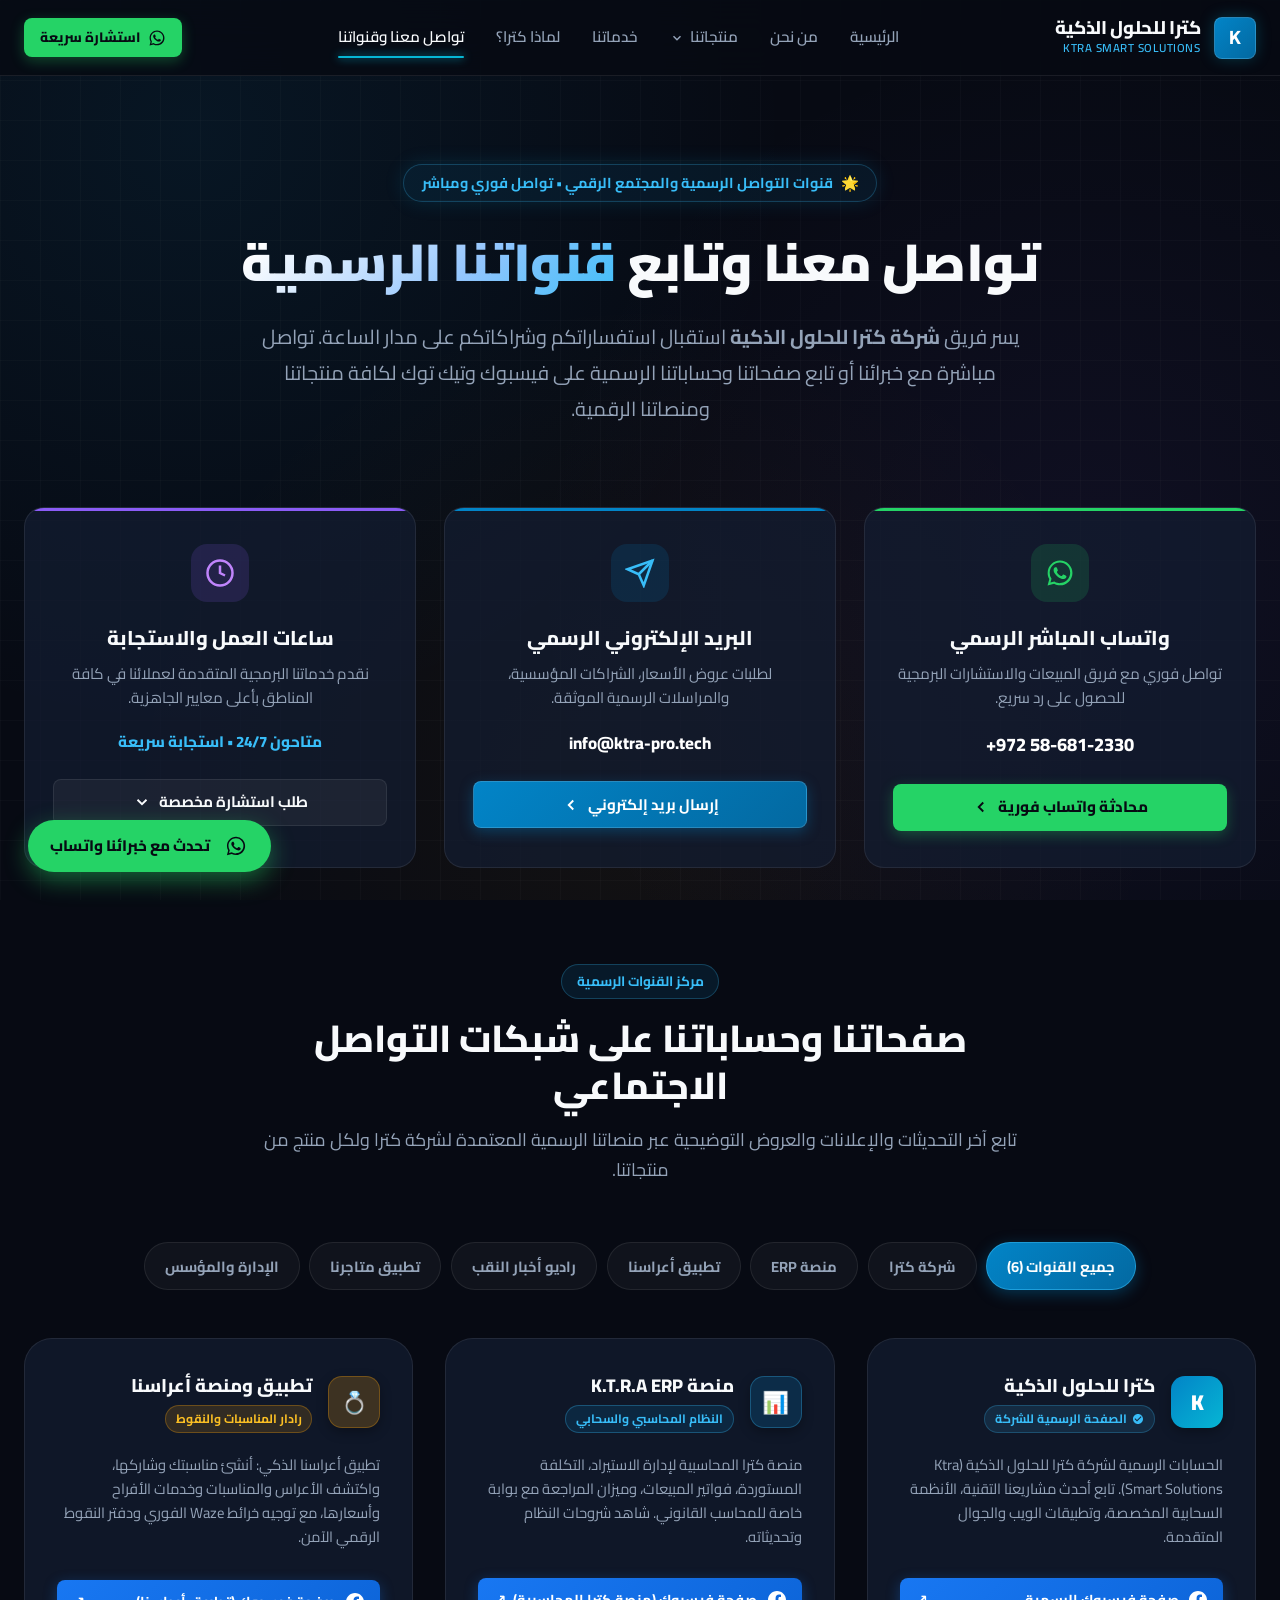
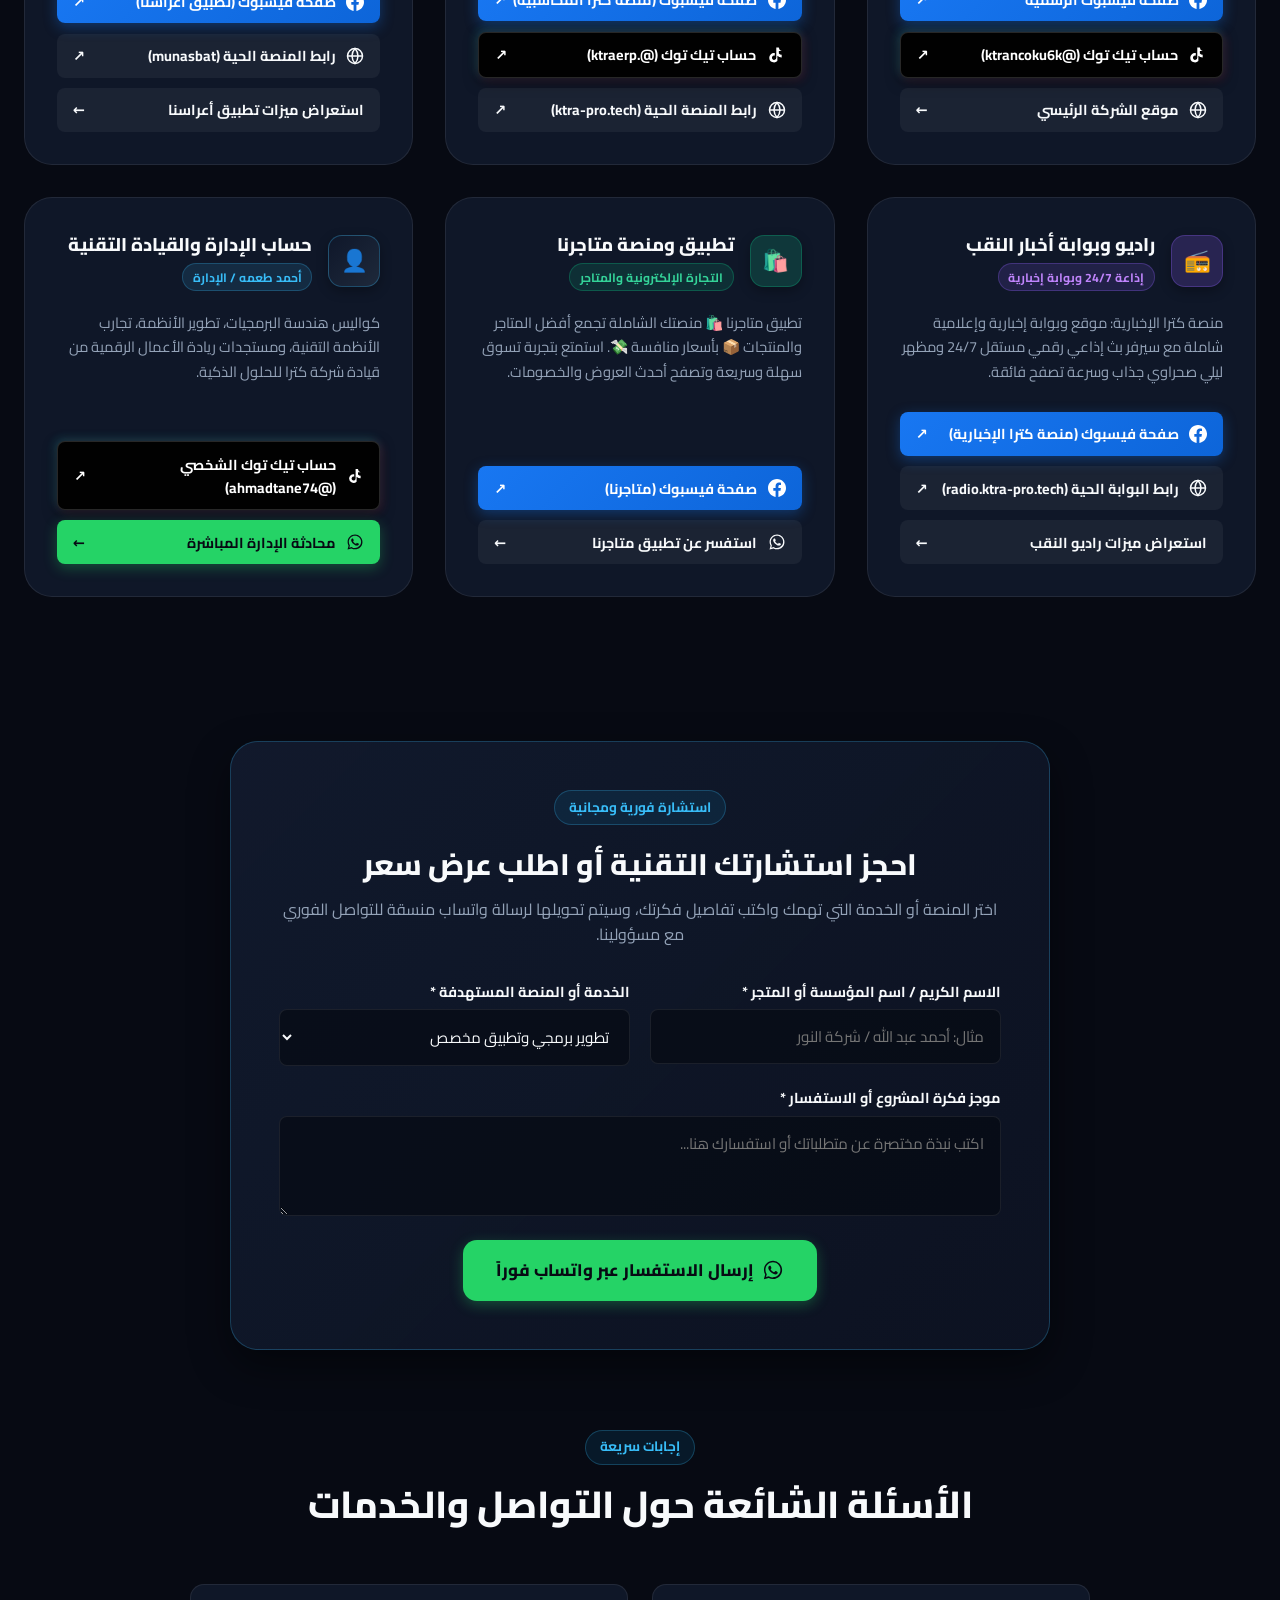
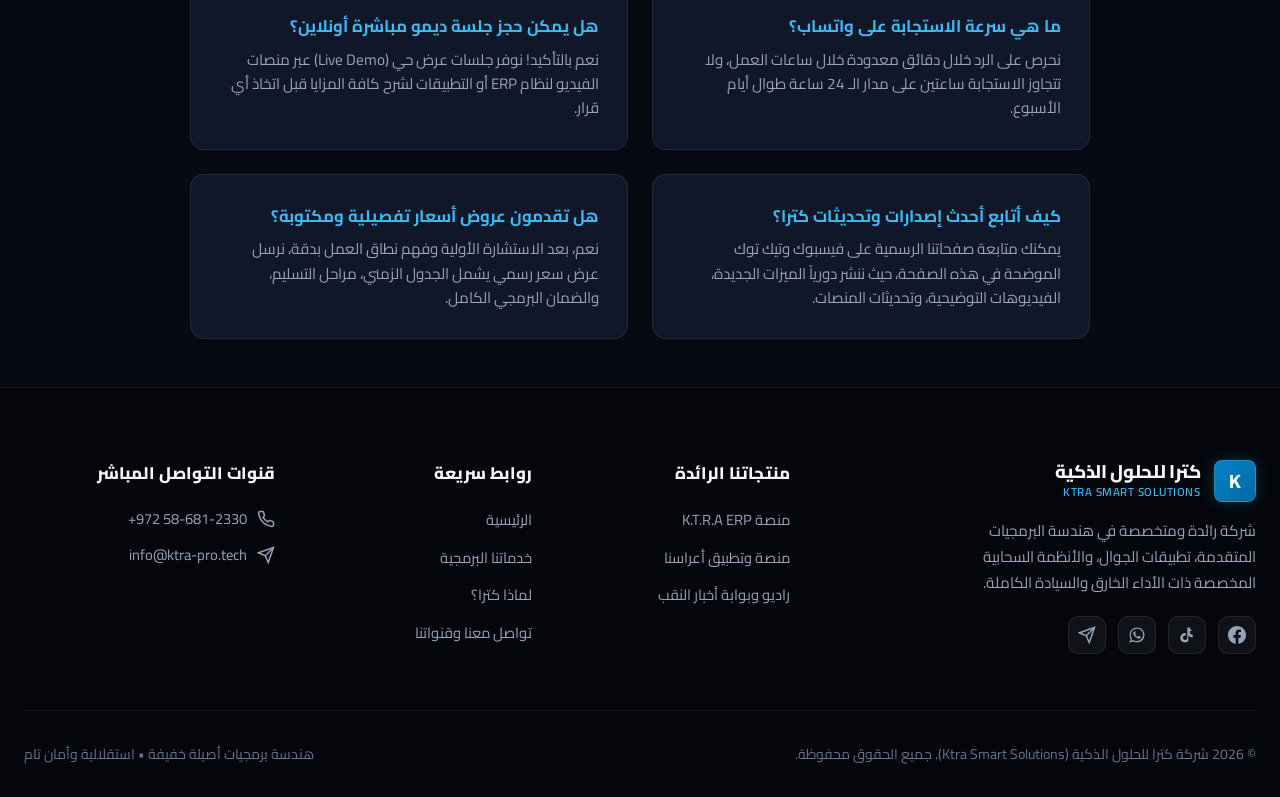
==== contact.html @ ee563dd6 "feat: add dedicated contact and official social media channels hub with interactive tabs and consult" ====
<!DOCTYPE html>
<html lang="ar" dir="rtl">
<head>
  <meta charset="UTF-8">
  <meta name="viewport" content="width=device-width, initial-scale=1.0">
  <title>تواصل معنا وقنواتنا الرسمية | شركة كترا للحلول الذكية (Ktra Smart Solutions)</title>
  <meta name="description" content="تواصل مباشرة مع شركة كترا للحلول الذكية وتابع قنواتنا وصفحاتنا الرسمية على فيسبوك وتيك توك لكافة منتجاتنا: منصة ERP، تطبيق أعراسنا، راديو النقب، وتطبيق متاجرنا.">
  <meta name="robots" content="index, follow">
  <link rel="canonical" href="https://home.ktra-pro.tech/contact.html">
  <meta name="keywords" content="تواصل مع كترا, صفحات كترا فيسبوك, تيك توك كترا, حسابات كترا, دعم فني كترا, استشارة برمجية, رقم واتساب كترا">
  
  <!-- Open Graph & Social -->
  <meta property="og:title" content="تواصل معنا وقنواتنا الرسمية | شركة كترا للحلول الذكية">
  <meta property="og:description" content="تواصل معنا عبر واتساب والبريد، وتابع صفحاتنا وحساباتنا الرسمية على فيسبوك وتيك توك.">
  <meta property="og:type" content="website">
  <meta property="og:url" content="https://home.ktra-pro.tech/contact.html">
  <meta property="og:image" content="https://ktra-pro.tech/android-chrome-512x512.png">

  <!-- Styles -->
  <link rel="stylesheet" href="css/main.css">
  
  <!-- Favicon / Branding -->
  <link rel="icon" type="image/svg+xml" href="data:image/svg+xml,<svg xmlns='http://www.w3.org/2000/svg' viewBox='0 0 100 100'><rect width='100' height='100' rx='22' fill='%230284c7'/><text x='50%' y='55%' text-anchor='middle' dominant-baseline='middle' font-family='sans-serif' font-weight='900' font-size='42' fill='white'>K</text></svg>">
  
  <script type="application/ld+json">
  {
    "@context": "https://schema.org",
    "@type": "ContactPage",
    "name": "تواصل معنا وقنواتنا الرسمية — كترا للحلول الذكية",
    "url": "https://home.ktra-pro.tech/contact.html",
    "description": "صفحة التواصل والقنوات الرسمية لشركة كترا للحلول الذكية ومنتجاتها على فيسبوك وتيك توك وواتساب.",
    "publisher": {
      "@type": "Organization",
      "name": "كترا للحلول الذكية / Ktra Smart Solutions",
      "url": "https://home.ktra-pro.tech/",
      "telephone": "+972586812330",
      "email": "info@ktra-pro.tech",
      "sameAs": [
        "https://www.facebook.com/share/1FGMFudUgE/",
        "https://www.tiktok.com/@ktrancoku6k",
        "https://www.tiktok.com/@.ktraerp",
        "https://www.tiktok.com/@ahmadtane74",
        "https://ktra-pro.tech/",
        "https://munasbat.ktra-pro.tech/",
        "https://radio.ktra-pro.tech/"
      ]
    }
  }
  </script>
</head>
<body>

  <div class="bg-grid-pattern"></div>

  <!-- ==================== Header & Navigation ==================== -->
  <header class="site-header">
    <div class="container">
      <div class="nav-wrapper">
        <a href="index.html" class="brand-logo" aria-label="كترا للحلول الذكية">
          <div class="logo-badge">K</div>
          <div class="logo-text">
            <span class="logo-title">كترا للحلول الذكية</span>
            <span class="logo-subtitle">KTRA SMART SOLUTIONS</span>
          </div>
        </a>

        <!-- Desktop & Mobile Navigation Links -->
        <ul class="nav-menu">
          <li><a href="index.html" class="nav-link">الرئيسية</a></li>
          <li><a href="index.html#about" class="nav-link">من نحن</a></li>
          <li class="has-dropdown">
            <a href="index.html#products" class="nav-link">
              منتجاتنا
              <svg width="14" height="14" viewBox="0 0 24 24" fill="none" stroke="currentColor" stroke-width="2.5"><path d="m6 9 6 6 6-6"/></svg>
            </a>
            <div class="dropdown-menu">
              <a href="products/erp.html" class="dropdown-item">
                <div class="dropdown-icon" style="background: rgba(2, 132, 199, 0.2); color: #38bdf8;">📊</div>
                <div class="dropdown-item-info">
                  <h4>منصة K.T.R.A ERP</h4>
                  <p>إدارة الاستيراد، المخزون، والمحاسبة</p>
                </div>
              </a>
              <a href="products/aarasna.html" class="dropdown-item">
                <div class="dropdown-icon" style="background: rgba(245, 158, 11, 0.2); color: #fbbf24;">💍</div>
                <div class="dropdown-item-info">
                  <h4>منصة وتطبيق أعراسنا</h4>
                  <p>رادار المناسبات، ودفتر النقوط الرقمي</p>
                </div>
              </a>
              <a href="products/radio-news.html" class="dropdown-item">
                <div class="dropdown-icon" style="background: rgba(139, 92, 246, 0.2); color: #c084fc;">📻</div>
                <div class="dropdown-item-info">
                  <h4>راديو وبوابة أخبار النقب</h4>
                  <p>إذاعة 24/7 وبث إخباري فوري</p>
                </div>
              </a>
            </div>
          </li>
          <li><a href="index.html#services" class="nav-link">خدماتنا</a></li>
          <li><a href="index.html#why-ktra" class="nav-link">لماذا كترا؟</a></li>
          <li><a href="contact.html" class="nav-link active">تواصل معنا وقنواتنا</a></li>
        </ul>

        <!-- Action Buttons -->
        <div class="nav-actions">
          <a href="https://wa.me/972586812330?text=%D9%85%D8%B1%D8%AD%D8%A8%D8%A7%D9%8B%20%D8%B4%D8%B1%D9%83%D8%A9%20%D9%83%D8%AA%D8%B1%D8%A7%20%D9%84%D9%84%D8%AD%D9%84%D9%88%D9%84%20%D8%A7%D9%84%D8%B0%D9%83%D9%8A%D8%A9%D8%8C%20%D8%A3%D9%88%D8%AF%20%D8%A7%D9%84%D8%A7%D8%B3%D8%AA%D9%81%D8%B3%D8%A7%D8%B1%20%D8%B9%D9%86%20%D8%AE%D8%AF%D9%85%D8%A7%D8%AA%D9%83%D9%85" target="_blank" rel="noopener noreferrer" class="btn btn-whatsapp btn-sm">
            <svg width="18" height="18" viewBox="0 0 24 24" fill="currentColor"><path d="M12.04 2c-5.46 0-9.91 4.45-9.91 9.91 0 1.75.46 3.45 1.32 4.95L2.05 22l5.25-1.38c1.45.79 3.08 1.21 4.74 1.21 5.46 0 9.91-4.45 9.91-9.91 0-2.65-1.03-5.14-2.9-7.01A9.816 9.816 0 0 0 12.04 2zm0 18.12c-1.49 0-2.95-.4-4.23-1.16l-.3-.18-3.14.82.84-3.06-.2-.31a8.106 8.106 0 0 1-1.25-4.42c0-4.51 3.67-8.18 8.18-8.18 2.19 0 4.24.85 5.79 2.4 1.54 1.55 2.4 3.61 2.4 5.79 0 4.51-3.67 8.18-8.18 8.18zm4.49-6.13c-.25-.12-1.47-.72-1.7-.81-.23-.08-.39-.12-.56.12-.17.25-.65.81-.8 1-.15.19-.3.21-.55.08-.25-.12-1.05-.39-2-1.24-.74-.66-1.24-1.47-1.39-1.72-.15-.25-.02-.38.11-.51.11-.11.25-.29.37-.44.12-.15.17-.25.25-.42.08-.17.04-.31-.02-.44-.06-.12-.56-1.34-.76-1.84-.2-.48-.41-.42-.56-.43h-.48c-.17 0-.44.06-.67.31-.23.25-.88.86-.88 2.1 0 1.24.9 2.44 1.03 2.61.12.17 1.78 2.72 4.31 3.81.6.26 1.07.41 1.44.53.61.19 1.16.17 1.6.1.49-.07 1.47-.6 1.68-1.18.21-.58.21-1.07.15-1.18-.07-.12-.23-.19-.48-.31z"/></svg>
            <span>استشارة سريعة</span>
          </a>
        </div>

        <!-- Mobile Menu Toggle Button -->
        <button class="mobile-toggle" aria-label="فتح القائمة">
          <svg width="24" height="24" viewBox="0 0 24 24" fill="none" stroke="currentColor" stroke-width="2"><line x1="3" y1="12" x2="21" y2="12"></line><line x1="3" y1="6" x2="21" y2="6"></line><line x1="3" y1="18" x2="21" y2="18"></line></svg>
        </button>
      </div>
    </div>
  </header>

  <!-- ==================== Hero Section ==================== -->
  <section class="hero-section" style="padding-bottom: 2.5rem;">
    <div class="container">
      <div class="hero-content">
        <div class="hero-badge">
          <span>🌟</span>
          <span>قنوات التواصل الرسمية والمجتمع الرقمي • تواصل فوري ومباشر</span>
        </div>
        <h1 class="hero-title">
          تواصل معنا وتابع <span class="text-gradient">قنواتنا الرسمية</span>
        </h1>
        <p class="hero-desc">
          يسر فريق <strong>شركة كترا للحلول الذكية</strong> استقبال استفساراتكم وشراكاتكم على مدار الساعة. تواصل مباشرة مع خبرائنا أو تابع صفحاتنا وحساباتنا الرسمية على فيسبوك وتيك توك لكافة منتجاتنا ومنصاتنا الرقمية.
        </p>
      </div>
    </div>
  </section>

  <!-- ==================== Direct Contact Cards ==================== -->
  <section class="container">
    <div class="contact-grid-3">
      <!-- WhatsApp Direct -->
      <div class="contact-card card-whatsapp">
        <div class="contact-card-icon" style="background: rgba(37, 211, 102, 0.15); color: #25d366;">
          <svg width="30" height="30" viewBox="0 0 24 24" fill="currentColor"><path d="M12.04 2c-5.46 0-9.91 4.45-9.91 9.91 0 1.75.46 3.45 1.32 4.95L2.05 22l5.25-1.38c1.45.79 3.08 1.21 4.74 1.21 5.46 0 9.91-4.45 9.91-9.91 0-2.65-1.03-5.14-2.9-7.01A9.816 9.816 0 0 0 12.04 2zm0 18.12c-1.49 0-2.95-.4-4.23-1.16l-.3-.18-3.14.82.84-3.06-.2-.31a8.106 8.106 0 0 1-1.25-4.42c0-4.51 3.67-8.18 8.18-8.18 2.19 0 4.24.85 5.79 2.4 1.54 1.55 2.4 3.61 2.4 5.79 0 4.51-3.67 8.18-8.18 8.18zm4.49-6.13c-.25-.12-1.47-.72-1.7-.81-.23-.08-.39-.12-.56.12-.17.25-.65.81-.8 1-.15.19-.3.21-.55.08-.25-.12-1.05-.39-2-1.24-.74-.66-1.24-1.47-1.39-1.72-.15-.25-.02-.38.11-.51.11-.11.25-.29.37-.44.12-.15.17-.25.25-.42.08-.17.04-.31-.02-.44-.06-.12-.56-1.34-.76-1.84-.2-.48-.41-.42-.56-.43h-.48c-.17 0-.44.06-.67.31-.23.25-.88.86-.88 2.1 0 1.24.9 2.44 1.03 2.61.12.17 1.78 2.72 4.31 3.81.6.26 1.07.41 1.44.53.61.19 1.16.17 1.6.1.49-.07 1.47-.6 1.68-1.18.21-.58.21-1.07.15-1.18-.07-.12-.23-.19-.48-.31z"/></svg>
        </div>
        <h3 class="contact-card-title">واتساب المباشر الرسمي</h3>
        <p class="contact-card-meta">تواصل فوري مع فريق المبيعات والاستشارات البرمجية للحصول على رد سريع.</p>
        <div class="contact-card-value">+972 58-681-2330</div>
        <a href="https://wa.me/972586812330?text=%D9%85%D8%B1%D8%AD%D8%A8%D8%A7%D9%8B%20%D8%B4%D8%B1%D9%83%D8%A9%20%D9%83%D8%AA%D8%B1%D8%A7%20%D9%84%D9%84%D8%AD%D9%84%D9%88%D9%84%20%D8%A7%D9%84%D8%B0%D9%83%D9%8A%D8%A9%D8%8C%20%D8%A3%D8%B1%D8%BA%D8%A8%20%D9%81%D9%8A%20%D8%A7%D9%84%D8%AA%D9%88%D8%A7%D8%B5%D9%84%20%D9%85%D8%B9%D9%83%D9%85" target="_blank" rel="noopener noreferrer" class="btn btn-whatsapp" style="width: 100%;">
          <span>محادثة واتساب فورية</span>
          <svg width="18" height="18" viewBox="0 0 24 24" fill="none" stroke="currentColor" stroke-width="2.5"><path d="m15 18-6-6 6-6"/></svg>
        </a>
      </div>

      <!-- Official Email -->
      <div class="contact-card card-email">
        <div class="contact-card-icon" style="background: rgba(2, 132, 199, 0.15); color: #38bdf8;">
          <svg width="30" height="30" viewBox="0 0 24 24" fill="none" stroke="currentColor" stroke-width="2"><path d="m22 2-7 20-4-9-9-4Z"/><path d="M22 2 11 13"/></svg>
        </div>
        <h3 class="contact-card-title">البريد الإلكتروني الرسمي</h3>
        <p class="contact-card-meta">لطلبات عروض الأسعار، الشراكات المؤسسية، والمراسلات الرسمية الموثقة.</p>
        <div class="contact-card-value" style="font-size: 1.05rem;">info@ktra-pro.tech</div>
        <a href="mailto:info@ktra-pro.tech" class="btn btn-primary" style="width: 100%;">
          <span>إرسال بريد إلكتروني</span>
          <svg width="18" height="18" viewBox="0 0 24 24" fill="none" stroke="currentColor" stroke-width="2.5"><path d="m15 18-6-6 6-6"/></svg>
        </a>
      </div>

      <!-- Service & Support -->
      <div class="contact-card card-hq">
        <div class="contact-card-icon" style="background: rgba(139, 92, 246, 0.15); color: #c084fc;">
          <svg width="30" height="30" viewBox="0 0 24 24" fill="none" stroke="currentColor" stroke-width="2"><circle cx="12" cy="12" r="10"></circle><polyline points="12 6 12 12 16 14"></polyline></svg>
        </div>
        <h3 class="contact-card-title">ساعات العمل والاستجابة</h3>
        <p class="contact-card-meta">نقدم خدماتنا البرمجية المتقدمة لعملائنا في كافة المناطق بأعلى معايير الجاهزية.</p>
        <div class="contact-card-value" style="font-size: 0.95rem; direction: rtl; color: var(--ktra-blue-light);">متاحون 24/7 • استجابة سريعة</div>
        <a href="#quick-inquiry" class="btn btn-secondary" style="width: 100%;">
          <span>طلب استشارة مخصصة</span>
          <svg width="18" height="18" viewBox="0 0 24 24" fill="none" stroke="currentColor" stroke-width="2.5"><path d="m6 9 6 6 6-6"/></svg>
        </a>
      </div>
    </div>
  </section>

  <!-- ==================== Official Social Media Hub ==================== -->
  <section class="social-hub-container" id="social-hub">
    <div class="container">
      <div class="section-header">
        <span class="section-tag">مركز القنوات الرسمية</span>
        <h2 class="section-title">صفحاتنا وحساباتنا على شبكات التواصل الاجتماعي</h2>
        <p class="section-desc">
          تابع آخر التحديثات والإعلانات والعروض التوضيحية عبر منصاتنا الرسمية المعتمدة لشركة كترا ولكل منتج من منتجاتنا.
        </p>
      </div>

      <!-- Filter Tabs -->
      <div class="social-filter-bar">
        <button class="social-tab-btn active" data-filter="all">جميع القنوات (6)</button>
        <button class="social-tab-btn" data-filter="ktra">شركة كترا</button>
        <button class="social-tab-btn" data-filter="erp">منصة ERP</button>
        <button class="social-tab-btn" data-filter="aarasna">تطبيق أعراسنا</button>
        <button class="social-tab-btn" data-filter="radio">راديو أخبار النقب</button>
        <button class="social-tab-btn" data-filter="matajirna">تطبيق متاجرنا</button>
        <button class="social-tab-btn" data-filter="admin">الإدارة والمؤسس</button>
      </div>

      <!-- Social Cards Grid -->
      <div class="social-cards-grid">
        
        <!-- 1. Ktra Smart Solutions (Main Company) -->
        <div class="social-card" data-brand="ktra">
          <div>
            <div class="social-card-top">
              <div class="social-avatar" style="background: linear-gradient(135deg, #0284c7, #06b6d4); color: #fff;">
                K
              </div>
              <div class="social-header-info">
                <h3>كترا للحلول الذكية</h3>
                <span class="social-badge-tag">
                  <svg width="12" height="12" viewBox="0 0 24 24" fill="currentColor"><path d="M12 2C6.48 2 2 6.48 2 12s4.48 10 10 10 10-4.48 10-10S17.52 2 12 2zm-2 15-5-5 1.41-1.41L10 14.17l7.59-7.59L19 8l-9 9z"/></svg>
                  الصفحة الرسمية للشركة
                </span>
              </div>
            </div>
            <p class="social-card-desc">
              الحسابات الرسمية لشركة كترا للحلول الذكية (Ktra Smart Solutions). تابع أحدث مشاريعنا التقنية، الأنظمة السحابية المخصصة، وتطبيقات الويب والجوال المتقدمة.
            </p>
          </div>
          <div class="social-card-actions">
            <a href="https://www.facebook.com/share/1FGMFudUgE/" target="_blank" rel="noopener noreferrer" class="social-action-btn btn-facebook">
              <span class="btn-label">
                <svg width="18" height="18" viewBox="0 0 24 24" fill="currentColor"><path d="M24 12.073c0-6.627-5.373-12-12-12s-12 5.373-12 12c0 5.99 4.388 10.954 10.125 11.854v-8.385H7.078v-3.47h3.047V9.43c0-3.007 1.792-4.669 4.533-4.669 1.312 0 2.686.235 2.686.235v2.953H15.83c-1.491 0-1.956.925-1.956 1.874v2.25h3.328l-.532 3.47h-2.796v8.385C19.612 23.027 24 18.062 24 12.073z"/></svg>
                <span>صفحة فيسبوك الرسمية</span>
              </span>
              <span>↗</span>
            </a>
            <a href="https://www.tiktok.com/@ktrancoku6k" target="_blank" rel="noopener noreferrer" class="social-action-btn btn-tiktok">
              <span class="btn-label">
                <svg width="18" height="18" viewBox="0 0 24 24" fill="currentColor"><path d="M19.59 6.69a4.83 4.83 0 0 1-3.77-4.25V2h-3.45v13.67a2.89 2.89 0 0 1-5.2 1.74 2.89 2.89 0 0 1 2.31-4.64c.298-.002.595.042.88.13V9.4a6.33 6.33 0 0 0-1-.08A6.34 6.34 0 0 0 3 15.66a6.34 6.34 0 0 0 10.82 4.46V12.9a8.28 8.28 0 0 0 5.77 2.31V11.75a4.85 4.85 0 0 1-3.77-1.81V6.69z"/></svg>
                <span>حساب تيك توك (@ktrancoku6k)</span>
              </span>
              <span>↗</span>
            </a>
            <a href="index.html" class="social-action-btn btn-secondary">
              <span class="btn-label">
                <svg width="18" height="18" viewBox="0 0 24 24" fill="none" stroke="currentColor" stroke-width="2"><circle cx="12" cy="12" r="10"></circle><line x1="2" y1="12" x2="22" y2="12"></line><path d="M12 2a15.3 15.3 0 0 1 4 10 15.3 15.3 0 0 1-4 10 15.3 15.3 0 0 1-4-10 15.3 15.3 0 0 1 4-10z"></path></svg>
                <span>موقع الشركة الرئيسي</span>
              </span>
              <span>←</span>
            </a>
          </div>
        </div>

        <!-- 2. K.T.R.A ERP Platform -->
        <div class="social-card" data-brand="erp">
          <div>
            <div class="social-card-top">
              <div class="social-avatar" style="background: rgba(2, 132, 199, 0.2); color: #38bdf8; border: 1px solid rgba(56, 189, 248, 0.3);">
                📊
              </div>
              <div class="social-header-info">
                <h3>منصة K.T.R.A ERP</h3>
                <span class="social-badge-tag" style="background: rgba(2, 132, 199, 0.15); color: #38bdf8; border-color: rgba(56, 189, 248, 0.3);">
                  النظام المحاسبي والسحابي
                </span>
              </div>
            </div>
            <p class="social-card-desc">
              منصة كترا المحاسبية لإدارة الاستيراد، التكلفة المستوردة، فواتير المبيعات، وميزان المراجعة مع بوابة خاصة للمحاسب القانوني. شاهد شروحات النظام وتحديثاته.
            </p>
          </div>
          <div class="social-card-actions">
            <a href="https://www.facebook.com/share/1Bfkw3twPq/" target="_blank" rel="noopener noreferrer" class="social-action-btn btn-facebook">
              <span class="btn-label">
                <svg width="18" height="18" viewBox="0 0 24 24" fill="currentColor"><path d="M24 12.073c0-6.627-5.373-12-12-12s-12 5.373-12 12c0 5.99 4.388 10.954 10.125 11.854v-8.385H7.078v-3.47h3.047V9.43c0-3.007 1.792-4.669 4.533-4.669 1.312 0 2.686.235 2.686.235v2.953H15.83c-1.491 0-1.956.925-1.956 1.874v2.25h3.328l-.532 3.47h-2.796v8.385C19.612 23.027 24 18.062 24 12.073z"/></svg>
                <span>صفحة فيسبوك (منصة كترا المحاسبية)</span>
              </span>
              <span>↗</span>
            </a>
            <a href="https://www.tiktok.com/@.ktraerp" target="_blank" rel="noopener noreferrer" class="social-action-btn btn-tiktok">
              <span class="btn-label">
                <svg width="18" height="18" viewBox="0 0 24 24" fill="currentColor"><path d="M19.59 6.69a4.83 4.83 0 0 1-3.77-4.25V2h-3.45v13.67a2.89 2.89 0 0 1-5.2 1.74 2.89 2.89 0 0 1 2.31-4.64c.298-.002.595.042.88.13V9.4a6.33 6.33 0 0 0-1-.08A6.34 6.34 0 0 0 3 15.66a6.34 6.34 0 0 0 10.82 4.46V12.9a8.28 8.28 0 0 0 5.77 2.31V11.75a4.85 4.85 0 0 1-3.77-1.81V6.69z"/></svg>
                <span>حساب تيك توك (@.ktraerp)</span>
              </span>
              <span>↗</span>
            </a>
            <a href="https://ktra-pro.tech/" target="_blank" rel="noopener noreferrer" class="social-action-btn btn-secondary">
              <span class="btn-label">
                <svg width="18" height="18" viewBox="0 0 24 24" fill="none" stroke="currentColor" stroke-width="2"><circle cx="12" cy="12" r="10"></circle><line x1="2" y1="12" x2="22" y2="12"></line><path d="M12 2a15.3 15.3 0 0 1 4 10 15.3 15.3 0 0 1-4 10 15.3 15.3 0 0 1-4-10 15.3 15.3 0 0 1 4-10z"></path></svg>
                <span>رابط المنصة الحية (ktra-pro.tech)</span>
              </span>
              <span>↗</span>
            </a>
          </div>
        </div>

        <!-- 3. Aarasna App & Platform -->
        <div class="social-card" data-brand="aarasna">
          <div>
            <div class="social-card-top">
              <div class="social-avatar" style="background: rgba(245, 158, 11, 0.2); color: #fbbf24; border: 1px solid rgba(245, 158, 11, 0.3);">
                💍
              </div>
              <div class="social-header-info">
                <h3>تطبيق ومنصة أعراسنا</h3>
                <span class="social-badge-tag" style="background: rgba(245, 158, 11, 0.15); color: #fbbf24; border-color: rgba(245, 158, 11, 0.3);">
                  رادار المناسبات والنقوط
                </span>
              </div>
            </div>
            <p class="social-card-desc">
              تطبيق أعراسنا الذكي: أنشئ مناسبتك وشاركها، واكتشف الأعراس والمناسبات وخدمات الأفراح وأسعارها، مع توجيه خرائط Waze الفوري ودفتر النقوط الرقمي الآمن.
            </p>
          </div>
          <div class="social-card-actions">
            <a href="https://www.facebook.com/share/19w81xpNpD/" target="_blank" rel="noopener noreferrer" class="social-action-btn btn-facebook">
              <span class="btn-label">
                <svg width="18" height="18" viewBox="0 0 24 24" fill="currentColor"><path d="M24 12.073c0-6.627-5.373-12-12-12s-12 5.373-12 12c0 5.99 4.388 10.954 10.125 11.854v-8.385H7.078v-3.47h3.047V9.43c0-3.007 1.792-4.669 4.533-4.669 1.312 0 2.686.235 2.686.235v2.953H15.83c-1.491 0-1.956.925-1.956 1.874v2.25h3.328l-.532 3.47h-2.796v8.385C19.612 23.027 24 18.062 24 12.073z"/></svg>
                <span>صفحة فيسبوك (تطبيق أعراسنا)</span>
              </span>
              <span>↗</span>
            </a>
            <a href="https://munasbat.ktra-pro.tech/" target="_blank" rel="noopener noreferrer" class="social-action-btn btn-secondary">
              <span class="btn-label">
                <svg width="18" height="18" viewBox="0 0 24 24" fill="none" stroke="currentColor" stroke-width="2"><circle cx="12" cy="12" r="10"></circle><line x1="2" y1="12" x2="22" y2="12"></line><path d="M12 2a15.3 15.3 0 0 1 4 10 15.3 15.3 0 0 1-4 10 15.3 15.3 0 0 1-4-10 15.3 15.3 0 0 1 4-10z"></path></svg>
                <span>رابط المنصة الحية (munasbat)</span>
              </span>
              <span>↗</span>
            </a>
            <a href="products/aarasna.html" class="social-action-btn btn-secondary">
              <span class="btn-label">
                <span>استعراض ميزات تطبيق أعراسنا</span>
              </span>
              <span>←</span>
            </a>
          </div>
        </div>

        <!-- 4. Naqab Radio & News Platform -->
        <div class="social-card" data-brand="radio">
          <div>
            <div class="social-card-top">
              <div class="social-avatar" style="background: rgba(139, 92, 246, 0.2); color: #c084fc; border: 1px solid rgba(139, 92, 246, 0.3);">
                📻
              </div>
              <div class="social-header-info">
                <h3>راديو وبوابة أخبار النقب</h3>
                <span class="social-badge-tag" style="background: rgba(139, 92, 246, 0.15); color: #c084fc; border-color: rgba(139, 92, 246, 0.3);">
                  إذاعة 24/7 وبوابة إخبارية
                </span>
              </div>
            </div>
            <p class="social-card-desc">
              منصة كترا الإخبارية: موقع وبوابة إخبارية وإعلامية شاملة مع سيرفر بث إذاعي رقمي مستقل 24/7 ومظهر ليلي صحراوي جذاب وسرعة تصفح فائقة.
            </p>
          </div>
          <div class="social-card-actions">
            <a href="https://www.facebook.com/share/1KXSmtc1eG/" target="_blank" rel="noopener noreferrer" class="social-action-btn btn-facebook">
              <span class="btn-label">
                <svg width="18" height="18" viewBox="0 0 24 24" fill="currentColor"><path d="M24 12.073c0-6.627-5.373-12-12-12s-12 5.373-12 12c0 5.99 4.388 10.954 10.125 11.854v-8.385H7.078v-3.47h3.047V9.43c0-3.007 1.792-4.669 4.533-4.669 1.312 0 2.686.235 2.686.235v2.953H15.83c-1.491 0-1.956.925-1.956 1.874v2.25h3.328l-.532 3.47h-2.796v8.385C19.612 23.027 24 18.062 24 12.073z"/></svg>
                <span>صفحة فيسبوك (منصة كترا الإخبارية)</span>
              </span>
              <span>↗</span>
            </a>
            <a href="https://radio.ktra-pro.tech/" target="_blank" rel="noopener noreferrer" class="social-action-btn btn-secondary">
              <span class="btn-label">
                <svg width="18" height="18" viewBox="0 0 24 24" fill="none" stroke="currentColor" stroke-width="2"><circle cx="12" cy="12" r="10"></circle><line x1="2" y1="12" x2="22" y2="12"></line><path d="M12 2a15.3 15.3 0 0 1 4 10 15.3 15.3 0 0 1-4 10 15.3 15.3 0 0 1-4-10 15.3 15.3 0 0 1 4-10z"></path></svg>
                <span>رابط البوابة الحية (radio.ktra-pro.tech)</span>
              </span>
              <span>↗</span>
            </a>
            <a href="products/radio-news.html" class="social-action-btn btn-secondary">
              <span class="btn-label">
                <span>استعراض ميزات راديو النقب</span>
              </span>
              <span>←</span>
            </a>
          </div>
        </div>

        <!-- 5. Matajirna App & eCommerce -->
        <div class="social-card" data-brand="matajirna">
          <div>
            <div class="social-card-top">
              <div class="social-avatar" style="background: rgba(16, 185, 129, 0.2); color: #34d399; border: 1px solid rgba(16, 185, 129, 0.3);">
                🛍️
              </div>
              <div class="social-header-info">
                <h3>تطبيق ومنصة متاجرنا</h3>
                <span class="social-badge-tag" style="background: rgba(16, 185, 129, 0.15); color: #34d399; border-color: rgba(16, 185, 129, 0.3);">
                  التجارة الإلكترونية والمتاجر
                </span>
              </div>
            </div>
            <p class="social-card-desc">
              تطبيق متاجرنا 🛍️ منصتك الشاملة تجمع أفضل المتاجر والمنتجات 📦 بأسعار منافسة 💸. استمتع بتجربة تسوق سهلة وسريعة وتصفح أحدث العروض والخصومات.
            </p>
          </div>
          <div class="social-card-actions">
            <a href="https://www.facebook.com/share/18bPrzviGf/" target="_blank" rel="noopener noreferrer" class="social-action-btn btn-facebook">
              <span class="btn-label">
                <svg width="18" height="18" viewBox="0 0 24 24" fill="currentColor"><path d="M24 12.073c0-6.627-5.373-12-12-12s-12 5.373-12 12c0 5.99 4.388 10.954 10.125 11.854v-8.385H7.078v-3.47h3.047V9.43c0-3.007 1.792-4.669 4.533-4.669 1.312 0 2.686.235 2.686.235v2.953H15.83c-1.491 0-1.956.925-1.956 1.874v2.25h3.328l-.532 3.47h-2.796v8.385C19.612 23.027 24 18.062 24 12.073z"/></svg>
                <span>صفحة فيسبوك (متاجرنا)</span>
              </span>
              <span>↗</span>
            </a>
            <a href="https://wa.me/972586812330?text=%D9%85%D8%B1%D8%AD%D8%A8%D8%A7%D9%8B%20%D8%B4%D8%B1%D9%83%D8%A9%20%D9%83%D8%AA%D8%B1%D8%A7%D8%8C%20%D8%A3%D8%B1%D8%BA%D8%A8%20%D9%81%D9%8A%20%D9%85%D8%B9%D8%B1%D9%81%D8%A9%20%D9%85%D8%B2%D9%8A%D8%AF%20%D8%B9%D9%86%20%D9%85%D9%86%D8%B5%D8%A9%20%D9%88%D8%AA%D8%B7%D8%A8%D9%8A%D9%82%20%D9%85%D8%AA%D8%A7%D8%AC%D8%B1%D9%86%D8%A7" target="_blank" rel="noopener noreferrer" class="social-action-btn btn-secondary">
              <span class="btn-label">
                <svg width="18" height="18" viewBox="0 0 24 24" fill="currentColor"><path d="M12.04 2c-5.46 0-9.91 4.45-9.91 9.91 0 1.75.46 3.45 1.32 4.95L2.05 22l5.25-1.38c1.45.79 3.08 1.21 4.74 1.21 5.46 0 9.91-4.45 9.91-9.91 0-2.65-1.03-5.14-2.9-7.01A9.816 9.816 0 0 0 12.04 2zm0 18.12c-1.49 0-2.95-.4-4.23-1.16l-.3-.18-3.14.82.84-3.06-.2-.31a8.106 8.106 0 0 1-1.25-4.42c0-4.51 3.67-8.18 8.18-8.18 2.19 0 4.24.85 5.79 2.4 1.54 1.55 2.4 3.61 2.4 5.79 0 4.51-3.67 8.18-8.18 8.18zm4.49-6.13c-.25-.12-1.47-.72-1.7-.81-.23-.08-.39-.12-.56.12-.17.25-.65.81-.8 1-.15.19-.3.21-.55.08-.25-.12-1.05-.39-2-1.24-.74-.66-1.24-1.47-1.39-1.72-.15-.25-.02-.38.11-.51.11-.11.25-.29.37-.44.12-.15.17-.25.25-.42.08-.17.04-.31-.02-.44-.06-.12-.56-1.34-.76-1.84-.2-.48-.41-.42-.56-.43h-.48c-.17 0-.44.06-.67.31-.23.25-.88.86-.88 2.1 0 1.24.9 2.44 1.03 2.61.12.17 1.78 2.72 4.31 3.81.6.26 1.07.41 1.44.53.61.19 1.16.17 1.6.1.49-.07 1.47-.6 1.68-1.18.21-.58.21-1.07.15-1.18-.07-.12-.23-.19-.48-.31z"/></svg>
                <span>استفسر عن تطبيق متاجرنا</span>
              </span>
              <span>←</span>
            </a>
          </div>
        </div>

        <!-- 6. Management & Leadership -->
        <div class="social-card" data-brand="admin">
          <div>
            <div class="social-card-top">
              <div class="social-avatar" style="background: linear-gradient(135deg, #0f172a, #1e293b); color: #38bdf8; border: 1px solid rgba(56, 189, 248, 0.3);">
                👤
              </div>
              <div class="social-header-info">
                <h3>حساب الإدارة والقيادة التقنية</h3>
                <span class="social-badge-tag" style="background: rgba(56, 189, 248, 0.12); color: #38bdf8; border-color: rgba(56, 189, 248, 0.25);">
                  أحمد طعمه / الإدارة
                </span>
              </div>
            </div>
            <p class="social-card-desc">
              كواليس هندسة البرمجيات، تطوير الأنظمة، تجارب الأنظمة التقنية، ومستجدات ريادة الأعمال الرقمية من قيادة شركة كترا للحلول الذكية.
            </p>
          </div>
          <div class="social-card-actions">
            <a href="https://www.tiktok.com/@ahmadtane74" target="_blank" rel="noopener noreferrer" class="social-action-btn btn-tiktok">
              <span class="btn-label">
                <svg width="18" height="18" viewBox="0 0 24 24" fill="currentColor"><path d="M19.59 6.69a4.83 4.83 0 0 1-3.77-4.25V2h-3.45v13.67a2.89 2.89 0 0 1-5.2 1.74 2.89 2.89 0 0 1 2.31-4.64c.298-.002.595.042.88.13V9.4a6.33 6.33 0 0 0-1-.08A6.34 6.34 0 0 0 3 15.66a6.34 6.34 0 0 0 10.82 4.46V12.9a8.28 8.28 0 0 0 5.77 2.31V11.75a4.85 4.85 0 0 1-3.77-1.81V6.69z"/></svg>
                <span>حساب تيك توك الشخصي (@ahmadtane74)</span>
              </span>
              <span>↗</span>
            </a>
            <a href="https://wa.me/972586812330?text=%D9%85%D8%B1%D8%AD%D8%A8%D8%A7%D9%8B%20%D8%A3%D8%AD%D9%85%D8%AF%20%D8%B7%D8%B9%D9%85%D9%87%D8%8C%20%D8%A3%D8%AA%D9%88%D8%A7%D8%B5%D9%84%20%D9%85%D8%B9%D9%83%D9%85%20%D8%A8%D8%AE%D8%B5%D9%88%D8%B5%20%D9%85%D8%B4%D8%B1%D9%88%D8%B9%20%D8%AA%D9%82%D9%86%D9%8A" target="_blank" rel="noopener noreferrer" class="social-action-btn btn-whatsapp">
              <span class="btn-label">
                <svg width="18" height="18" viewBox="0 0 24 24" fill="currentColor"><path d="M12.04 2c-5.46 0-9.91 4.45-9.91 9.91 0 1.75.46 3.45 1.32 4.95L2.05 22l5.25-1.38c1.45.79 3.08 1.21 4.74 1.21 5.46 0 9.91-4.45 9.91-9.91 0-2.65-1.03-5.14-2.9-7.01A9.816 9.816 0 0 0 12.04 2zm0 18.12c-1.49 0-2.95-.4-4.23-1.16l-.3-.18-3.14.82.84-3.06-.2-.31a8.106 8.106 0 0 1-1.25-4.42c0-4.51 3.67-8.18 8.18-8.18 2.19 0 4.24.85 5.79 2.4 1.54 1.55 2.4 3.61 2.4 5.79 0 4.51-3.67 8.18-8.18 8.18zm4.49-6.13c-.25-.12-1.47-.72-1.7-.81-.23-.08-.39-.12-.56.12-.17.25-.65.81-.8 1-.15.19-.3.21-.55.08-.25-.12-1.05-.39-2-1.24-.74-.66-1.24-1.47-1.39-1.72-.15-.25-.02-.38.11-.51.11-.11.25-.29.37-.44.12-.15.17-.25.25-.42.08-.17.04-.31-.02-.44-.06-.12-.56-1.34-.76-1.84-.2-.48-.41-.42-.56-.43h-.48c-.17 0-.44.06-.67.31-.23.25-.88.86-.88 2.1 0 1.24.9 2.44 1.03 2.61.12.17 1.78 2.72 4.31 3.81.6.26 1.07.41 1.44.53.61.19 1.16.17 1.6.1.49-.07 1.47-.6 1.68-1.18.21-.58.21-1.07.15-1.18-.07-.12-.23-.19-.48-.31z"/></svg>
                <span>محادثة الإدارة المباشرة</span>
              </span>
              <span>←</span>
            </a>
          </div>
        </div>

      </div>
    </div>
  </section>

  <!-- ==================== Quick WhatsApp Consultation Builder ==================== -->
  <section class="container" id="quick-inquiry">
    <div class="inquiry-box">
      <div class="inquiry-box-title">
        <span class="section-tag">استشارة فورية ومجانية</span>
        <h3>احجز استشارتك التقنية أو اطلب عرض سعر</h3>
        <p>اختر المنصة أو الخدمة التي تهمك واكتب تفاصيل فكرتك، وسيتم تحويلها لرسالة واتساب منسقة للتواصل الفوري مع مسؤولينا.</p>
      </div>

      <form id="quick-inquiry-form">
        <div class="inquiry-form-grid">
          <div class="form-field">
            <label for="inquiry-name">الاسم الكريم / اسم المؤسسة أو المتجر *</label>
            <input type="text" id="inquiry-name" class="form-input" placeholder="مثال: أحمد عبد الله / شركة النور" required>
          </div>

          <div class="form-field">
            <label for="inquiry-service">الخدمة أو المنصة المستهدفة *</label>
            <select id="inquiry-service" class="form-select" required>
              <option value="استشارة برمجية عامة وتطوير تطبيق مخصص">تطوير برمجي وتطبيق مخصص</option>
              <option value="طلب تجربة أو اشتراك في منصة K.T.R.A ERP">منصة K.T.R.A ERP المحاسبية</option>
              <option value="استفسار أو شراكة في تطبيق أعراسنا">تطبيق ومنصة أعراسنا</option>
              <option value="استفسار أو رعاية في راديو وبوابة أخبار النقب">راديو وبوابة أخبار النقب</option>
              <option value="استفسار عن تطبيق ومنصة متاجرنا">تطبيق ومنصة متاجرنا</option>
              <option value="طلب شراكة تقنية واستثمارية">شراكة تقنية واستثمارية</option>
            </select>
          </div>

          <div class="form-field full-width">
            <label for="inquiry-message">موجز فكرة المشروع أو الاستفسار *</label>
            <textarea id="inquiry-message" class="form-textarea" placeholder="اكتب نبذة مختصرة عن متطلباتك أو استفسارك هنا..." required></textarea>
          </div>
        </div>

        <div style="text-align: center; margin-top: 1.5rem;">
          <button type="submit" class="btn btn-whatsapp btn-lg" style="min-width: 280px;">
            <svg width="22" height="22" viewBox="0 0 24 24" fill="currentColor"><path d="M12.04 2c-5.46 0-9.91 4.45-9.91 9.91 0 1.75.46 3.45 1.32 4.95L2.05 22l5.25-1.38c1.45.79 3.08 1.21 4.74 1.21 5.46 0 9.91-4.45 9.91-9.91 0-2.65-1.03-5.14-2.9-7.01A9.816 9.816 0 0 0 12.04 2zm0 18.12c-1.49 0-2.95-.4-4.23-1.16l-.3-.18-3.14.82.84-3.06-.2-.31a8.106 8.106 0 0 1-1.25-4.42c0-4.51 3.67-8.18 8.18-8.18 2.19 0 4.24.85 5.79 2.4 1.54 1.55 2.4 3.61 2.4 5.79 0 4.51-3.67 8.18-8.18 8.18zm4.49-6.13c-.25-.12-1.47-.72-1.7-.81-.23-.08-.39-.12-.56.12-.17.25-.65.81-.8 1-.15.19-.3.21-.55.08-.25-.12-1.05-.39-2-1.24-.74-.66-1.24-1.47-1.39-1.72-.15-.25-.02-.38.11-.51.11-.11.25-.29.37-.44.12-.15.17-.25.25-.42.08-.17.04-.31-.02-.44-.06-.12-.56-1.34-.76-1.84-.2-.48-.41-.42-.56-.43h-.48c-.17 0-.44.06-.67.31-.23.25-.88.86-.88 2.1 0 1.24.9 2.44 1.03 2.61.12.17 1.78 2.72 4.31 3.81.6.26 1.07.41 1.44.53.61.19 1.16.17 1.6.1.49-.07 1.47-.6 1.68-1.18.21-.58.21-1.07.15-1.18-.07-.12-.23-.19-.48-.31z"/></svg>
            <span>إرسال الاستفسار عبر واتساب فوراً</span>
          </button>
        </div>
      </form>
    </div>
  </section>

  <!-- ==================== FAQ Section ==================== -->
  <section class="container" style="padding: 5rem 0 3rem 0;">
    <div class="section-header">
      <span class="section-tag">إجابات سريعة</span>
      <h2 class="section-title">الأسئلة الشائعة حول التواصل والخدمات</h2>
    </div>

    <div style="display: grid; grid-template-columns: repeat(auto-fit, minmax(320px, 1fr)); gap: 1.5rem; max-width: 900px; margin: 0 auto;">
      <div style="background: var(--ktra-surface-card); border: 1px solid var(--ktra-glass-border); border-radius: var(--border-radius-md); padding: 1.75rem;">
        <h4 style="color: #38bdf8; font-size: 1.05rem; margin-bottom: 0.5rem; font-weight: 700;">ما هي سرعة الاستجابة على واتساب؟</h4>
        <p style="color: var(--text-muted); font-size: 0.95rem; line-height: 1.6;">نحرص على الرد خلال دقائق معدودة خلال ساعات العمل، ولا تتجاوز الاستجابة ساعتين على مدار الـ 24 ساعة طوال أيام الأسبوع.</p>
      </div>

      <div style="background: var(--ktra-surface-card); border: 1px solid var(--ktra-glass-border); border-radius: var(--border-radius-md); padding: 1.75rem;">
        <h4 style="color: #38bdf8; font-size: 1.05rem; margin-bottom: 0.5rem; font-weight: 700;">هل يمكن حجز جلسة ديمو مباشرة أونلاين؟</h4>
        <p style="color: var(--text-muted); font-size: 0.95rem; line-height: 1.6;">نعم بالتأكيد! نوفر جلسات عرض حي (Live Demo) عبر منصات الفيديو لنظام ERP أو التطبيقات لشرح كافة المزايا قبل اتخاذ أي قرار.</p>
      </div>

      <div style="background: var(--ktra-surface-card); border: 1px solid var(--ktra-glass-border); border-radius: var(--border-radius-md); padding: 1.75rem;">
        <h4 style="color: #38bdf8; font-size: 1.05rem; margin-bottom: 0.5rem; font-weight: 700;">كيف أتابع أحدث إصدارات وتحديثات كترا؟</h4>
        <p style="color: var(--text-muted); font-size: 0.95rem; line-height: 1.6;">يمكنك متابعة صفحاتنا الرسمية على فيسبوك وتيك توك الموضحة في هذه الصفحة، حيث ننشر دورياً الميزات الجديدة، الفيديوهات التوضيحية، وتحديثات المنصات.</p>
      </div>

      <div style="background: var(--ktra-surface-card); border: 1px solid var(--ktra-glass-border); border-radius: var(--border-radius-md); padding: 1.75rem;">
        <h4 style="color: #38bdf8; font-size: 1.05rem; margin-bottom: 0.5rem; font-weight: 700;">هل تقدمون عروض أسعار تفصيلية ومكتوبة؟</h4>
        <p style="color: var(--text-muted); font-size: 0.95rem; line-height: 1.6;">نعم، بعد الاستشارة الأولية وفهم نطاق العمل بدقة، نرسل عرض سعر رسمي يشمل الجدول الزمني، مراحل التسليم، والضمان البرمجي الكامل.</p>
      </div>
    </div>
  </section>

  <!-- ==================== Footer ==================== -->
  <footer class="site-footer">
    <div class="container">
      <div class="footer-grid">
        <div class="footer-brand">
          <a href="index.html" class="brand-logo">
            <div class="logo-badge">K</div>
            <div class="logo-text">
              <span class="logo-title">كترا للحلول الذكية</span>
              <span class="logo-subtitle">KTRA SMART SOLUTIONS</span>
            </div>
          </a>
          <p>
            شركة رائدة ومتخصصة في هندسة البرمجيات المتقدمة، تطبيقات الجوال، والأنظمة السحابية المخصصة ذات الأداء الخارق والسيادة الكاملة.
          </p>
          <div class="footer-social-row">
            <a href="https://www.facebook.com/share/1FGMFudUgE/" target="_blank" rel="noopener noreferrer" class="footer-social-link" aria-label="فيسبوك كترا">
              <svg width="18" height="18" viewBox="0 0 24 24" fill="currentColor"><path d="M24 12.073c0-6.627-5.373-12-12-12s-12 5.373-12 12c0 5.99 4.388 10.954 10.125 11.854v-8.385H7.078v-3.47h3.047V9.43c0-3.007 1.792-4.669 4.533-4.669 1.312 0 2.686.235 2.686.235v2.953H15.83c-1.491 0-1.956.925-1.956 1.874v2.25h3.328l-.532 3.47h-2.796v8.385C19.612 23.027 24 18.062 24 12.073z"/></svg>
            </a>
            <a href="https://www.tiktok.com/@ktrancoku6k" target="_blank" rel="noopener noreferrer" class="footer-social-link" aria-label="تيك توك كترا">
              <svg width="18" height="18" viewBox="0 0 24 24" fill="currentColor"><path d="M19.59 6.69a4.83 4.83 0 0 1-3.77-4.25V2h-3.45v13.67a2.89 2.89 0 0 1-5.2 1.74 2.89 2.89 0 0 1 2.31-4.64c.298-.002.595.042.88.13V9.4a6.33 6.33 0 0 0-1-.08A6.34 6.34 0 0 0 3 15.66a6.34 6.34 0 0 0 10.82 4.46V12.9a8.28 8.28 0 0 0 5.77 2.31V11.75a4.85 4.85 0 0 1-3.77-1.81V6.69z"/></svg>
            </a>
            <a href="https://wa.me/972586812330" target="_blank" rel="noopener noreferrer" class="footer-social-link" aria-label="واتساب كترا">
              <svg width="18" height="18" viewBox="0 0 24 24" fill="currentColor"><path d="M12.04 2c-5.46 0-9.91 4.45-9.91 9.91 0 1.75.46 3.45 1.32 4.95L2.05 22l5.25-1.38c1.45.79 3.08 1.21 4.74 1.21 5.46 0 9.91-4.45 9.91-9.91 0-2.65-1.03-5.14-2.9-7.01A9.816 9.816 0 0 0 12.04 2zm0 18.12c-1.49 0-2.95-.4-4.23-1.16l-.3-.18-3.14.82.84-3.06-.2-.31a8.106 8.106 0 0 1-1.25-4.42c0-4.51 3.67-8.18 8.18-8.18 2.19 0 4.24.85 5.79 2.4 1.54 1.55 2.4 3.61 2.4 5.79 0 4.51-3.67 8.18-8.18 8.18zm4.49-6.13c-.25-.12-1.47-.72-1.7-.81-.23-.08-.39-.12-.56.12-.17.25-.65.81-.8 1-.15.19-.3.21-.55.08-.25-.12-1.05-.39-2-1.24-.74-.66-1.24-1.47-1.39-1.72-.15-.25-.02-.38.11-.51.11-.11.25-.29.37-.44.12-.15.17-.25.25-.42.08-.17.04-.31-.02-.44-.06-.12-.56-1.34-.76-1.84-.2-.48-.41-.42-.56-.43h-.48c-.17 0-.44.06-.67.31-.23.25-.88.86-.88 2.1 0 1.24.9 2.44 1.03 2.61.12.17 1.78 2.72 4.31 3.81.6.26 1.07.41 1.44.53.61.19 1.16.17 1.6.1.49-.07 1.47-.6 1.68-1.18.21-.58.21-1.07.15-1.18-.07-.12-.23-.19-.48-.31z"/></svg>
            </a>
            <a href="mailto:info@ktra-pro.tech" class="footer-social-link" aria-label="إيميل كترا">
              <svg width="18" height="18" viewBox="0 0 24 24" fill="none" stroke="currentColor" stroke-width="2"><path d="m22 2-7 20-4-9-9-4Z"/><path d="M22 2 11 13"/></svg>
            </a>
          </div>
        </div>

        <div>
          <h4 class="footer-title">منتجاتنا الرائدة</h4>
          <ul class="footer-links">
            <li><a href="products/erp.html">منصة K.T.R.A ERP</a></li>
            <li><a href="products/aarasna.html">منصة وتطبيق أعراسنا</a></li>
            <li><a href="products/radio-news.html">راديو وبوابة أخبار النقب</a></li>
          </ul>
        </div>

        <div>
          <h4 class="footer-title">روابط سريعة</h4>
          <ul class="footer-links">
            <li><a href="index.html#hero">الرئيسية</a></li>
            <li><a href="index.html#services">خدماتنا البرمجية</a></li>
            <li><a href="index.html#why-ktra">لماذا كترا؟</a></li>
            <li><a href="contact.html">تواصل معنا وقنواتنا</a></li>
          </ul>
        </div>

        <div>
          <h4 class="footer-title">قنوات التواصل المباشر</h4>
          <div class="footer-contact-item">
            <svg width="18" height="18" viewBox="0 0 24 24" fill="none" stroke="currentColor" stroke-width="2"><path d="M22 16.92v3a2 2 0 0 1-2.18 2 19.79 19.79 0 0 1-8.63-3.07 19.5 19.5 0 0 1-6-6 19.79 19.79 0 0 1-3.07-8.67A2 2 0 0 1 4.11 2h3a2 2 0 0 1 2 1.72 12.84 12.84 0 0 0 .7 2.81 2 2 0 0 1-.45 2.11L8.09 9.91a16 16 0 0 0 6 6l1.27-1.27a2 2 0 0 1 2.11-.45 12.84 12.84 0 0 0 2.81.7A2 2 0 0 1 22 16.92z"/></svg>
            <a href="https://wa.me/972586812330" dir="ltr" target="_blank" rel="noopener noreferrer">+972 58-681-2330</a>
          </div>
          <div class="footer-contact-item">
            <svg width="18" height="18" viewBox="0 0 24 24" fill="none" stroke="currentColor" stroke-width="2"><path d="m22 2-7 20-4-9-9-4Z"/><path d="M22 2 11 13"/></svg>
            <a href="mailto:info@ktra-pro.tech">info@ktra-pro.tech</a>
          </div>
        </div>
      </div>

      <div class="footer-bottom">
        <p>© 2026 شركة كترا للحلول الذكية (Ktra Smart Solutions). جميع الحقوق محفوظة.</p>
        <p>هندسة برمجيات أصيلة خفيفة • استقلالية وأمان تام</p>
      </div>
    </div>
  </footer>

  <!-- ==================== Floating WhatsApp Button ==================== -->
  <a href="https://wa.me/972586812330?text=%D9%85%D8%B1%D8%AD%D8%A8%D8%A7%D9%8B%20%D8%B4%D8%B1%D9%83%D8%A9%20%D9%83%D8%AA%D8%B1%D8%A7%20%D9%84%D9%84%D8%AD%D9%84%D9%88%D9%84%20%D8%A7%D9%84%D8%B0%D9%83%D9%8A%D8%A9" target="_blank" rel="noopener noreferrer" class="whatsapp-float" aria-label="تواصل عبر واتساب">
    <div class="whatsapp-icon-circle">
      <svg width="22" height="22" viewBox="0 0 24 24" fill="currentColor"><path d="M12.04 2c-5.46 0-9.91 4.45-9.91 9.91 0 1.75.46 3.45 1.32 4.95L2.05 22l5.25-1.38c1.45.79 3.08 1.21 4.74 1.21 5.46 0 9.91-4.45 9.91-9.91 0-2.65-1.03-5.14-2.9-7.01A9.816 9.816 0 0 0 12.04 2zm0 18.12c-1.49 0-2.95-.4-4.23-1.16l-.3-.18-3.14.82.84-3.06-.2-.31a8.106 8.106 0 0 1-1.25-4.42c0-4.51 3.67-8.18 8.18-8.18 2.19 0 4.24.85 5.79 2.4 1.54 1.55 2.4 3.61 2.4 5.79 0 4.51-3.67 8.18-8.18 8.18zm4.49-6.13c-.25-.12-1.47-.72-1.7-.81-.23-.08-.39-.12-.56.12-.17.25-.65.81-.8 1-.15.19-.3.21-.55.08-.25-.12-1.05-.39-2-1.24-.74-.66-1.24-1.47-1.39-1.72-.15-.25-.02-.38.11-.51.11-.11.25-.29.37-.44.12-.15.17-.25.25-.42.08-.17.04-.31-.02-.44-.06-.12-.56-1.34-.76-1.84-.2-.48-.41-.42-.56-.43h-.48c-.17 0-.44.06-.67.31-.23.25-.88.86-.88 2.1 0 1.24.9 2.44 1.03 2.61.12.17 1.78 2.72 4.31 3.81.6.26 1.07.41 1.44.53.61.19 1.16.17 1.6.1.49-.07 1.47-.6 1.68-1.18.21-.58.21-1.07.15-1.18-.07-.12-.23-.19-.48-.31z"/></svg>
    </div>
    <span>تحدث مع خبرائنا واتساب</span>
  </a>

  <!-- Scripts -->
  <script src="js/main.js"></script>
</body>
</html>
---- css/main.css ----
/* ==========================================================================
   KTRA SMART SOLUTIONS — MASTER STYLESHEET (RTL FIRST)
   ========================================================================== */

@import url('design-tokens.css');
@import url('https://fonts.googleapis.com/css2?family=Cairo:wght@400;500;600;700;800;900&family=Tajawal:wght@400;500;700;800&family=Plus+Jakarta+Sans:wght@500;600;700&display=swap');

/* --- Reset & Base --- */
*, *::before, *::after {
  box-sizing: border-box;
  margin: 0;
  padding: 0;
}

html {
  scroll-behavior: smooth;
  font-size: 16px;
  direction: rtl;
  text-align: right;
  color-scheme: dark;
}

body {
  font-family: var(--font-arabic);
  background-color: var(--ktra-bg);
  color: var(--text-main);
  line-height: 1.6;
  overflow-x: hidden;
  -webkit-font-smoothing: antialiased;
  -moz-osx-font-smoothing: grayscale;
  background-image: 
    radial-gradient(circle at 15% 15%, rgba(14, 165, 233, 0.08) 0%, transparent 45%),
    radial-gradient(circle at 85% 65%, rgba(139, 92, 246, 0.07) 0%, transparent 45%),
    radial-gradient(circle at 50% 90%, rgba(245, 158, 11, 0.05) 0%, transparent 50%);
  background-attachment: fixed;
}

/* Subtle Grid Background Pattern */
.bg-grid-pattern {
  position: absolute;
  inset: 0;
  background-size: 40px 40px;
  background-image: 
    linear-gradient(to right, rgba(255, 255, 255, 0.02) 1px, transparent 1px),
    linear-gradient(to bottom, rgba(255, 255, 255, 0.02) 1px, transparent 1px);
  pointer-events: none;
  z-index: 0;
}

a {
  color: inherit;
  text-decoration: none;
  transition: color var(--transition-fast);
}

img {
  max-width: 100%;
  height: auto;
  display: block;
}

/* --- Container & Layout --- */
.container {
  width: 100%;
  max-width: var(--container-max-width);
  margin-left: auto;
  margin-right: auto;
  padding-left: 1.5rem;
  padding-right: 1.5rem;
  position: relative;
  z-index: 1;
}

/* --- Typography Helpers --- */
.text-gradient {
  background: linear-gradient(135deg, #ffffff 10%, #93c5fd 60%, #38bdf8 100%);
  -webkit-background-clip: text;
  -webkit-text-fill-color: transparent;
}

.text-gradient-gold {
  background: linear-gradient(135deg, #fef08a 0%, #f59e0b 60%, #d97706 100%);
  -webkit-background-clip: text;
  -webkit-text-fill-color: transparent;
}

.text-gradient-cyan {
  background: linear-gradient(135deg, #a5f3fc 0%, #06b6d4 60%, #0284c7 100%);
  -webkit-background-clip: text;
  -webkit-text-fill-color: transparent;
}

.section-tag {
  display: inline-flex;
  align-items: center;
  gap: 0.5rem;
  padding: 0.35rem 0.9rem;
  background: rgba(14, 165, 233, 0.1);
  border: 1px solid rgba(56, 189, 248, 0.25);
  border-radius: 9999px;
  color: var(--ktra-blue-light);
  font-size: 0.85rem;
  font-weight: 700;
  margin-bottom: 1rem;
}

.section-header {
  text-align: center;
  max-width: 760px;
  margin: 0 auto 3.5rem auto;
}

.section-title {
  font-size: 2.35rem;
  font-weight: 800;
  line-height: 1.25;
  margin-bottom: 1rem;
  color: var(--text-main);
}

.section-desc {
  font-size: 1.125rem;
  color: var(--text-muted);
  line-height: 1.7;
}

/* --- Header & Navbar --- */
.site-header {
  position: sticky;
  top: 0;
  left: 0;
  width: 100%;
  height: var(--header-height);
  background: rgba(7, 10, 19, 0.82);
  backdrop-filter: blur(18px);
  -webkit-backdrop-filter: blur(18px);
  border-bottom: 1px solid var(--ktra-glass-border);
  z-index: 100;
  display: flex;
  align-items: center;
  transition: background var(--transition-normal), border-color var(--transition-normal);
}

.site-header.scrolled {
  background: rgba(7, 10, 19, 0.96);
  border-bottom-color: rgba(56, 189, 248, 0.2);
  box-shadow: 0 4px 20px rgba(0, 0, 0, 0.4);
}

.nav-wrapper {
  display: flex;
  align-items: center;
  justify-content: space-between;
  width: 100%;
}

.brand-logo {
  display: flex;
  align-items: center;
  gap: 0.85rem;
  font-size: 1.25rem;
  font-weight: 800;
  color: var(--text-main);
  text-decoration: none;
}

.logo-badge {
  width: 42px;
  height: 42px;
  border-radius: var(--border-radius-sm);
  background: linear-gradient(135deg, #0284c7 0%, #0369a1 100%);
  display: flex;
  align-items: center;
  justify-content: center;
  box-shadow: 0 0 15px var(--ktra-cyan-glow);
  border: 1px solid rgba(255, 255, 255, 0.15);
  font-family: 'Plus Jakarta Sans', sans-serif;
  font-weight: 900;
  font-size: 1.1rem;
  color: #fff;
  letter-spacing: -0.5px;
}

.logo-text {
  display: flex;
  flex-direction: column;
}

.logo-title {
  font-size: 1.15rem;
  font-weight: 800;
  line-height: 1.2;
  letter-spacing: -0.3px;
}

.logo-subtitle {
  font-size: 0.72rem;
  color: var(--ktra-blue-light);
  font-weight: 600;
  letter-spacing: 0.5px;
}

/* Nav Links */
.nav-menu {
  display: flex;
  align-items: center;
  gap: 2rem;
  list-style: none;
}

.nav-link {
  font-size: 0.95rem;
  font-weight: 600;
  color: var(--text-muted);
  position: relative;
  padding: 0.5rem 0;
  display: inline-flex;
  align-items: center;
  gap: 0.35rem;
}

.nav-link:hover, .nav-link.active {
  color: var(--text-main);
}

.nav-link.active::after {
  content: '';
  position: absolute;
  bottom: 0;
  left: 0;
  right: 0;
  height: 2px;
  background: var(--ktra-cyan);
  border-radius: 9999px;
  box-shadow: 0 0 8px var(--ktra-cyan);
}

/* Dropdown Menu */
.has-dropdown {
  position: relative;
}

.dropdown-menu {
  position: absolute;
  top: 100%;
  right: 0;
  width: 320px;
  background: var(--ktra-surface);
  border: 1px solid var(--ktra-glass-border);
  border-radius: var(--border-radius-md);
  box-shadow: var(--shadow-lg);
  padding: 0.75rem;
  display: none;
  flex-direction: column;
  gap: 0.5rem;
  z-index: 110;
  animation: fadeInDown 0.2s ease forwards;
}

.has-dropdown:hover .dropdown-menu {
  display: flex;
}

.dropdown-item {
  display: flex;
  align-items: center;
  gap: 0.85rem;
  padding: 0.65rem 0.85rem;
  border-radius: var(--border-radius-sm);
  transition: background var(--transition-fast);
}

.dropdown-item:hover {
  background: var(--ktra-surface-hover);
}

.dropdown-icon {
  width: 36px;
  height: 36px;
  border-radius: 8px;
  display: flex;
  align-items: center;
  justify-content: center;
  font-size: 1.1rem;
  flex-shrink: 0;
}

.dropdown-item-info h4 {
  font-size: 0.92rem;
  font-weight: 700;
  color: var(--text-main);
  margin-bottom: 0.15rem;
}

.dropdown-item-info p {
  font-size: 0.75rem;
  color: var(--text-muted);
}

.nav-actions {
  display: flex;
  align-items: center;
  gap: 1rem;
}

/* --- Buttons --- */
.btn {
  display: inline-flex;
  align-items: center;
  justify-content: center;
  gap: 0.5rem;
  font-family: inherit;
  font-size: 0.95rem;
  font-weight: 700;
  padding: 0.65rem 1.4rem;
  border-radius: var(--border-radius-sm);
  border: 1px solid transparent;
  cursor: pointer;
  text-decoration: none;
  transition: all var(--transition-normal);
  white-space: nowrap;
}

.btn-primary {
  background: linear-gradient(135deg, #0284c7 0%, #0369a1 100%);
  color: #fff;
  border-color: rgba(255, 255, 255, 0.15);
  box-shadow: 0 4px 14px rgba(2, 132, 199, 0.35);
}

.btn-primary:hover {
  background: linear-gradient(135deg, #0369a1 0%, #0284c7 100%);
  box-shadow: 0 6px 20px rgba(2, 132, 199, 0.5);
  transform: translateY(-1px);
}

.btn-secondary {
  background: rgba(255, 255, 255, 0.05);
  color: var(--text-main);
  border-color: var(--ktra-glass-border);
}

.btn-secondary:hover {
  background: rgba(255, 255, 255, 0.1);
  border-color: rgba(255, 255, 255, 0.2);
  transform: translateY(-1px);
}

.btn-whatsapp {
  background: #25d366;
  color: #070a13;
  font-weight: 800;
  box-shadow: 0 4px 14px var(--whatsapp-glow);
}

.btn-whatsapp:hover {
  background: #22c35e;
  box-shadow: 0 6px 20px rgba(37, 211, 102, 0.5);
  transform: translateY(-2px);
}

.btn-outline-cyan {
  background: transparent;
  color: var(--ktra-blue-light);
  border-color: rgba(56, 189, 248, 0.4);
}

.btn-outline-cyan:hover {
  background: rgba(14, 165, 233, 0.1);
  border-color: var(--ktra-blue-light);
}

.btn-sm {
  font-size: 0.85rem;
  padding: 0.45rem 0.95rem;
}

.btn-lg {
  font-size: 1.05rem;
  padding: 0.85rem 2rem;
  border-radius: var(--border-radius-md);
}

/* --- Hero Section --- */
.hero-section {
  position: relative;
  padding: 5.5rem 0 4.5rem 0;
  overflow: hidden;
  text-align: center;
}

.hero-content {
  max-width: 900px;
  margin: 0 auto;
}

.hero-badge {
  display: inline-flex;
  align-items: center;
  gap: 0.5rem;
  padding: 0.4rem 1.1rem;
  background: rgba(14, 165, 233, 0.08);
  border: 1px solid rgba(56, 189, 248, 0.25);
  border-radius: 9999px;
  color: var(--ktra-blue-light);
  font-size: 0.9rem;
  font-weight: 700;
  margin-bottom: 1.75rem;
  box-shadow: 0 0 20px rgba(14, 165, 233, 0.15);
  animation: pulseBadge 3s infinite;
}

.hero-title {
  font-size: 3.25rem;
  font-weight: 900;
  line-height: 1.25;
  letter-spacing: -0.5px;
  margin-bottom: 1.5rem;
}

.hero-desc {
  font-size: 1.25rem;
  color: var(--text-muted);
  line-height: 1.8;
  margin-bottom: 2.5rem;
  max-width: 780px;
  margin-left: auto;
  margin-right: auto;
}

.hero-actions {
  display: flex;
  align-items: center;
  justify-content: center;
  gap: 1.25rem;
  flex-wrap: wrap;
  margin-bottom: 3.5rem;
}

/* Trust Strip */
.trust-strip {
  display: flex;
  align-items: center;
  justify-content: center;
  gap: 2.5rem;
  flex-wrap: wrap;
  padding: 1.25rem 2rem;
  background: rgba(19, 28, 49, 0.5);
  border: 1px solid var(--ktra-glass-border);
  border-radius: var(--border-radius-lg);
  max-width: 980px;
  margin: 0 auto;
}

.trust-item {
  display: flex;
  align-items: center;
  gap: 0.65rem;
  font-size: 0.95rem;
  font-weight: 600;
  color: var(--text-muted);
}

.trust-item svg {
  color: var(--ktra-blue-light);
}

/* --- Stats & Metrics Bar --- */
.stats-section {
  padding: 2.5rem 0;
  border-top: 1px solid var(--ktra-glass-border);
  border-bottom: 1px solid var(--ktra-glass-border);
  background: rgba(13, 19, 34, 0.4);
}

.stats-grid {
  display: grid;
  grid-template-columns: repeat(4, 1fr);
  gap: 2rem;
  text-align: center;
}

.stat-card {
  padding: 1rem;
}

.stat-value {
  font-size: 2.75rem;
  font-weight: 900;
  font-family: 'Plus Jakarta Sans', sans-serif;
  color: #fff;
  line-height: 1.1;
  margin-bottom: 0.4rem;
  background: linear-gradient(135deg, #ffffff 30%, #38bdf8 100%);
  -webkit-background-clip: text;
  -webkit-text-fill-color: transparent;
}

.stat-label {
  font-size: 0.95rem;
  color: var(--text-muted);
  font-weight: 600;
}

/* --- Products Section (Tabs + Bento Grid) --- */
.products-section {
  padding: 6.5rem 0;
  position: relative;
}

.products-tabs {
  display: flex;
  align-items: center;
  justify-content: center;
  gap: 0.75rem;
  margin-bottom: 3.5rem;
  flex-wrap: wrap;
}

.tab-btn {
  padding: 0.65rem 1.4rem;
  border-radius: 9999px;
  background: rgba(255, 255, 255, 0.03);
  border: 1px solid var(--ktra-glass-border);
  color: var(--text-muted);
  font-family: inherit;
  font-size: 0.95rem;
  font-weight: 700;
  cursor: pointer;
  transition: all var(--transition-normal);
  display: inline-flex;
  align-items: center;
  gap: 0.5rem;
}

.tab-btn:hover {
  background: rgba(255, 255, 255, 0.08);
  color: var(--text-main);
  border-color: rgba(255, 255, 255, 0.15);
}

.tab-btn.active {
  background: linear-gradient(135deg, rgba(2, 132, 199, 0.25) 0%, rgba(6, 182, 212, 0.25) 100%);
  border-color: var(--ktra-cyan);
  color: #fff;
  box-shadow: 0 0 15px rgba(6, 182, 212, 0.2);
}

/* Bento Grid */
.bento-grid {
  display: grid;
  grid-template-columns: repeat(12, 1fr);
  gap: 2rem;
}

.bento-card {
  background: var(--ktra-surface-card);
  border: 1px solid var(--ktra-glass-border);
  border-radius: var(--border-radius-xl);
  padding: 2.25rem;
  display: flex;
  flex-direction: column;
  position: relative;
  overflow: hidden;
  transition: transform var(--transition-smooth), border-color var(--transition-smooth), box-shadow var(--transition-smooth);
}

.bento-card:hover {
  border-color: var(--ktra-glass-border-hover);
  transform: translateY(-4px);
  box-shadow: var(--shadow-lg), 0 0 25px rgba(14, 165, 233, 0.08);
}

/* Card Column Sizes */
.bento-large {
  grid-column: span 12;
  display: grid;
  grid-template-columns: 1.1fr 1.4fr;
  gap: 2.5rem;
  align-items: center;
}

.bento-medium-6 {
  grid-column: span 6;
}

.bento-medium-4 {
  grid-column: span 4;
}

/* Bento Card Elements */
.card-badge {
  display: inline-flex;
  align-items: center;
  gap: 0.4rem;
  padding: 0.3rem 0.85rem;
  border-radius: 9999px;
  font-size: 0.78rem;
  font-weight: 700;
  width: fit-content;
  margin-bottom: 1.25rem;
}

.badge-erp {
  background: rgba(2, 132, 199, 0.15);
  border: 1px solid rgba(56, 189, 248, 0.3);
  color: var(--ktra-blue-light);
}

.badge-aarasna {
  background: rgba(245, 158, 11, 0.15);
  border: 1px solid rgba(245, 158, 11, 0.3);
  color: #fbbf24;
}

.badge-radio {
  background: rgba(139, 92, 246, 0.15);
  border: 1px solid rgba(139, 92, 246, 0.3);
  color: #c084fc;
}

.card-title {
  font-size: 1.85rem;
  font-weight: 800;
  margin-bottom: 0.85rem;
  line-height: 1.3;
}

.card-desc {
  font-size: 1.05rem;
  color: var(--text-muted);
  line-height: 1.7;
  margin-bottom: 1.5rem;
}

.card-features {
  list-style: none;
  display: flex;
  flex-direction: column;
  gap: 0.65rem;
  margin-bottom: 2rem;
}

.card-features li {
  display: flex;
  align-items: center;
  gap: 0.65rem;
  font-size: 0.95rem;
  color: var(--text-main);
}

.card-features li svg {
  color: var(--ktra-cyan);
  flex-shrink: 0;
}

.card-actions {
  display: flex;
  align-items: center;
  gap: 1rem;
  flex-wrap: wrap;
  margin-top: auto;
}

/* Card Visual Mockups */
.card-mockup {
  position: relative;
  border-radius: var(--border-radius-lg);
  overflow: hidden;
  border: 1px solid rgba(255, 255, 255, 0.1);
  background: #000;
  box-shadow: var(--shadow-lg);
}

.card-mockup img {
  width: 100%;
  height: 100%;
  object-fit: cover;
  transition: transform var(--transition-smooth);
}

.bento-card:hover .card-mockup img {
  transform: scale(1.025);
}

.mockup-tag {
  position: absolute;
  bottom: 12px;
  right: 12px;
  background: rgba(0, 0, 0, 0.75);
  backdrop-filter: blur(8px);
  color: #cbd5e1;
  font-size: 0.72rem;
  font-weight: 600;
  padding: 0.25rem 0.65rem;
  border-radius: 6px;
  border: 1px solid rgba(255, 255, 255, 0.1);
}

/* --- Core Services Grid --- */
.services-section {
  padding: 6.5rem 0;
  background: rgba(13, 19, 34, 0.5);
  border-top: 1px solid var(--ktra-glass-border);
  border-bottom: 1px solid var(--ktra-glass-border);
}

.services-grid {
  display: grid;
  grid-template-columns: repeat(3, 1fr);
  gap: 2rem;
}

.service-card {
  background: var(--ktra-surface-card);
  border: 1px solid var(--ktra-glass-border);
  border-radius: var(--border-radius-lg);
  padding: 2.25rem;
  transition: all var(--transition-normal);
}

.service-card:hover {
  border-color: rgba(56, 189, 248, 0.3);
  transform: translateY(-4px);
  box-shadow: var(--shadow-md);
}

.service-icon {
  width: 54px;
  height: 54px;
  border-radius: var(--border-radius-md);
  background: rgba(14, 165, 233, 0.1);
  border: 1px solid rgba(56, 189, 248, 0.2);
  display: flex;
  align-items: center;
  justify-content: center;
  color: var(--ktra-blue-light);
  margin-bottom: 1.5rem;
}

.service-title {
  font-size: 1.35rem;
  font-weight: 800;
  margin-bottom: 0.75rem;
}

.service-desc {
  font-size: 0.95rem;
  color: var(--text-muted);
  line-height: 1.7;
}

/* --- Comparison Matrix (Why Ktra) --- */
.comparison-section {
  padding: 6.5rem 0;
}

.table-responsive {
  width: 100%;
  overflow-x: auto;
  border: 1px solid var(--ktra-glass-border);
  border-radius: var(--border-radius-lg);
  background: var(--ktra-surface-card);
}

.comparison-table {
  width: 100%;
  border-collapse: collapse;
  text-align: right;
}

.comparison-table th, .comparison-table td {
  padding: 1.25rem 1.75rem;
  border-bottom: 1px solid var(--ktra-glass-border);
}

.comparison-table th {
  background: rgba(255, 255, 255, 0.02);
  font-size: 1.05rem;
  font-weight: 800;
  color: var(--text-main);
}

.comparison-table th.col-ktra {
  color: var(--ktra-blue-light);
  background: rgba(14, 165, 233, 0.06);
}

.comparison-table td.col-ktra {
  color: #38bdf8;
  font-weight: 700;
  background: rgba(14, 165, 233, 0.03);
}

.comparison-table td.col-other {
  color: var(--text-dim);
}

/* --- Testimonials --- */
.testimonials-section {
  padding: 6.5rem 0;
  background: rgba(13, 19, 34, 0.35);
  border-top: 1px solid var(--ktra-glass-border);
}

.testimonials-grid {
  display: grid;
  grid-template-columns: repeat(3, 1fr);
  gap: 2rem;
}

.testimonial-card {
  background: var(--ktra-surface-card);
  border: 1px solid var(--ktra-glass-border);
  border-radius: var(--border-radius-lg);
  padding: 2rem;
  display: flex;
  flex-direction: column;
  justify-content: space-between;
}

.testimonial-quote {
  font-size: 1.05rem;
  color: var(--text-main);
  line-height: 1.7;
  margin-bottom: 1.5rem;
  font-style: italic;
}

.testimonial-author {
  display: flex;
  align-items: center;
  gap: 0.85rem;
  border-top: 1px solid rgba(255, 255, 255, 0.06);
  padding-top: 1rem;
}

.author-avatar {
  width: 44px;
  height: 44px;
  border-radius: 50%;
  background: linear-gradient(135deg, #0284c7, #06b6d4);
  display: flex;
  align-items: center;
  justify-content: center;
  font-weight: 800;
  color: #fff;
  font-size: 1.1rem;
}

.author-name {
  font-weight: 700;
  font-size: 0.95rem;
}

.author-role {
  font-size: 0.8rem;
  color: var(--text-muted);
}

/* --- CTA & Contact Section --- */
.cta-section {
  padding: 7rem 0;
  position: relative;
  text-align: center;
}

.cta-box {
  background: linear-gradient(135deg, rgba(2, 132, 199, 0.15) 0%, rgba(19, 28, 49, 0.9) 100%);
  border: 1px solid rgba(56, 189, 248, 0.3);
  border-radius: var(--border-radius-xl);
  padding: 4.5rem 2rem;
  box-shadow: 0 0 50px rgba(14, 165, 233, 0.1);
  max-width: 960px;
  margin: 0 auto;
}

.cta-box h2 {
  font-size: 2.5rem;
  font-weight: 900;
  margin-bottom: 1rem;
}

.cta-box p {
  font-size: 1.2rem;
  color: var(--text-muted);
  max-width: 650px;
  margin: 0 auto 2.5rem auto;
  line-height: 1.7;
}

/* Floating WhatsApp Button */
.whatsapp-float {
  position: fixed;
  bottom: 28px;
  left: 28px;
  z-index: 999;
  display: flex;
  align-items: center;
  gap: 0.75rem;
  background: #25d366;
  color: #070a13;
  padding: 0.75rem 1.35rem;
  border-radius: 9999px;
  font-weight: 800;
  font-size: 0.95rem;
  box-shadow: 0 8px 25px rgba(37, 211, 102, 0.45);
  transition: all var(--transition-normal);
  text-decoration: none;
}

.whatsapp-float:hover {
  transform: scale(1.05) translateY(-2px);
  box-shadow: 0 12px 30px rgba(37, 211, 102, 0.6);
  color: #000;
}

.whatsapp-icon-circle {
  width: 28px;
  height: 28px;
  display: flex;
  align-items: center;
  justify-content: center;
}

/* Footer */
.site-footer {
  background: #04060c;
  border-top: 1px solid var(--ktra-glass-border);
  padding: 4.5rem 0 2rem 0;
}

.footer-grid {
  display: grid;
  grid-template-columns: 2fr 1fr 1fr 1.2fr;
  gap: 3rem;
  margin-bottom: 3.5rem;
}

.footer-brand p {
  color: var(--text-muted);
  font-size: 0.95rem;
  margin-top: 1rem;
  line-height: 1.7;
  max-width: 320px;
}

.footer-title {
  font-size: 1.05rem;
  font-weight: 800;
  color: var(--text-main);
  margin-bottom: 1.25rem;
}

.footer-links {
  list-style: none;
  display: flex;
  flex-direction: column;
  gap: 0.75rem;
}

.footer-links a {
  color: var(--text-muted);
  font-size: 0.92rem;
  transition: color var(--transition-fast);
}

.footer-links a:hover {
  color: var(--ktra-blue-light);
}

.footer-contact-item {
  display: flex;
  align-items: center;
  gap: 0.65rem;
  color: var(--text-muted);
  font-size: 0.92rem;
  margin-bottom: 0.75rem;
}

.footer-bottom {
  border-top: 1px solid rgba(255, 255, 255, 0.05);
  padding-top: 2rem;
  display: flex;
  align-items: center;
  justify-content: space-between;
  color: var(--text-dim);
  font-size: 0.88rem;
  flex-wrap: wrap;
  gap: 1rem;
}

/* Mobile Toggle */
.mobile-toggle {
  display: none;
  background: transparent;
  border: none;
  color: var(--text-main);
  cursor: pointer;
  padding: 0.5rem;
}

/* --- Animations --- */
@keyframes fadeInDown {
  from {
    opacity: 0;
    transform: translateY(-8px);
  }
  to {
    opacity: 1;
    transform: translateY(0);
  }
}

@keyframes pulseBadge {
  0%, 100% {
    box-shadow: 0 0 15px rgba(14, 165, 233, 0.15);
  }
  50% {
    box-shadow: 0 0 25px rgba(14, 165, 233, 0.35);
  }
}

/* ==========================================================================
   CONTACT & SOCIAL HUB STYLES
   ========================================================================== */

/* Social & Direct Contact Buttons */
.btn-facebook {
  background: linear-gradient(135deg, #1877f2 0%, #0d65d9 100%);
  color: #ffffff !important;
  border-color: rgba(255, 255, 255, 0.2);
  box-shadow: 0 4px 14px rgba(24, 119, 242, 0.35);
}
.btn-facebook:hover {
  background: linear-gradient(135deg, #0d65d9 0%, #1877f2 100%);
  box-shadow: 0 6px 20px rgba(24, 119, 242, 0.55);
  transform: translateY(-2px);
  color: #ffffff !important;
}

.btn-tiktok {
  background: #010101;
  color: #ffffff !important;
  border: 1px solid rgba(255, 255, 255, 0.15);
  box-shadow: 0 4px 14px rgba(0, 0, 0, 0.5), -2px -2px 10px rgba(37, 244, 238, 0.2), 2px 2px 10px rgba(254, 44, 85, 0.2);
}
.btn-tiktok:hover {
  background: #111111;
  border-color: rgba(255, 255, 255, 0.35);
  box-shadow: 0 6px 20px rgba(0, 0, 0, 0.7), -3px -3px 12px rgba(37, 244, 238, 0.4), 3px 3px 12px rgba(254, 44, 85, 0.4);
  transform: translateY(-2px);
  color: #ffffff !important;
}

/* Contact Info Grid */
.contact-grid-3 {
  display: grid;
  grid-template-columns: repeat(3, 1fr);
  gap: 1.75rem;
  margin-bottom: 4rem;
}

.contact-card {
  background: var(--ktra-surface-card);
  border: 1px solid var(--ktra-glass-border);
  border-radius: var(--border-radius-lg);
  padding: 2.25rem 1.75rem;
  display: flex;
  flex-direction: column;
  align-items: center;
  text-align: center;
  transition: all var(--transition-normal);
  position: relative;
  overflow: hidden;
}

.contact-card::before {
  content: '';
  position: absolute;
  top: 0;
  left: 0;
  right: 0;
  height: 3px;
  background: transparent;
  transition: background var(--transition-normal);
}

.contact-card.card-whatsapp:hover {
  border-color: rgba(37, 211, 102, 0.4);
  transform: translateY(-4px);
  box-shadow: 0 10px 30px rgba(37, 211, 102, 0.15);
}
.contact-card.card-whatsapp::before {
  background: #25d366;
}

.contact-card.card-email:hover {
  border-color: rgba(56, 189, 248, 0.4);
  transform: translateY(-4px);
  box-shadow: 0 10px 30px rgba(14, 165, 233, 0.15);
}
.contact-card.card-email::before {
  background: #0284c7;
}

.contact-card.card-hq:hover {
  border-color: rgba(139, 92, 246, 0.4);
  transform: translateY(-4px);
  box-shadow: 0 10px 30px rgba(139, 92, 246, 0.15);
}
.contact-card.card-hq::before {
  background: #8b5cf6;
}

.contact-card-icon {
  width: 58px;
  height: 58px;
  border-radius: 16px;
  display: flex;
  align-items: center;
  justify-content: center;
  margin-bottom: 1.25rem;
  font-size: 1.5rem;
}

.contact-card-title {
  font-size: 1.25rem;
  font-weight: 800;
  margin-bottom: 0.5rem;
}

.contact-card-meta {
  font-size: 0.95rem;
  color: var(--text-muted);
  margin-bottom: 1.25rem;
  line-height: 1.6;
}

.contact-card-value {
  font-size: 1.15rem;
  font-weight: 800;
  color: #fff;
  margin-bottom: 1.5rem;
  direction: ltr;
}

/* Social Channels Hub */
.social-hub-container {
  padding: 2rem 0 5rem 0;
}

.social-filter-bar {
  display: flex;
  align-items: center;
  justify-content: center;
  gap: 0.6rem;
  flex-wrap: wrap;
  margin-bottom: 3rem;
}

.social-tab-btn {
  background: rgba(255, 255, 255, 0.04);
  border: 1px solid var(--ktra-glass-border);
  color: var(--text-muted);
  padding: 0.6rem 1.25rem;
  border-radius: 9999px;
  font-weight: 700;
  font-size: 0.92rem;
  cursor: pointer;
  transition: all var(--transition-fast);
  font-family: inherit;
}

.social-tab-btn:hover {
  background: rgba(255, 255, 255, 0.08);
  color: var(--text-main);
  border-color: rgba(255, 255, 255, 0.2);
}

.social-tab-btn.active {
  background: linear-gradient(135deg, #0284c7, #0369a1);
  color: #fff;
  border-color: rgba(56, 189, 248, 0.5);
  box-shadow: 0 4px 15px rgba(2, 132, 199, 0.35);
}

.social-cards-grid {
  display: grid;
  grid-template-columns: repeat(3, 1fr);
  gap: 2rem;
}

.social-card {
  background: var(--ktra-surface-card);
  border: 1px solid var(--ktra-glass-border);
  border-radius: var(--border-radius-xl);
  padding: 2rem;
  display: flex;
  flex-direction: column;
  justify-content: space-between;
  transition: all var(--transition-normal);
  position: relative;
  overflow: hidden;
}

.social-card:hover {
  transform: translateY(-4px);
  border-color: var(--ktra-glass-border-hover);
  box-shadow: var(--shadow-lg);
}

.social-card-top {
  display: flex;
  align-items: center;
  gap: 1rem;
  margin-bottom: 1.25rem;
}

.social-avatar {
  width: 52px;
  height: 52px;
  border-radius: 14px;
  display: flex;
  align-items: center;
  justify-content: center;
  font-weight: 900;
  font-size: 1.35rem;
  flex-shrink: 0;
  box-shadow: 0 4px 12px rgba(0,0,0,0.3);
}

.social-header-info h3 {
  font-size: 1.15rem;
  font-weight: 800;
  color: var(--text-main);
  margin-bottom: 0.25rem;
}

.social-badge-tag {
  display: inline-flex;
  align-items: center;
  gap: 0.35rem;
  font-size: 0.76rem;
  font-weight: 700;
  padding: 0.2rem 0.6rem;
  border-radius: 9999px;
  background: rgba(56, 189, 248, 0.12);
  color: #38bdf8;
  border: 1px solid rgba(56, 189, 248, 0.25);
}

.social-card-desc {
  color: var(--text-muted);
  font-size: 0.92rem;
  line-height: 1.65;
  margin-bottom: 1.75rem;
  flex-grow: 1;
}

.social-card-actions {
  display: flex;
  flex-direction: column;
  gap: 0.65rem;
}

.social-action-btn {
  display: flex;
  align-items: center;
  justify-content: space-between;
  padding: 0.65rem 1rem;
  border-radius: var(--border-radius-sm);
  font-size: 0.9rem;
  font-weight: 700;
  text-decoration: none;
  transition: all var(--transition-fast);
}

.social-action-btn .btn-label {
  display: flex;
  align-items: center;
  gap: 0.65rem;
}

/* WhatsApp Inquiry Interactive Box */
.inquiry-box {
  background: linear-gradient(135deg, rgba(19, 28, 49, 0.85) 0%, rgba(13, 19, 34, 0.95) 100%);
  border: 1px solid rgba(56, 189, 248, 0.25);
  border-radius: var(--border-radius-xl);
  padding: 3rem;
  box-shadow: var(--shadow-lg);
  max-width: 820px;
  margin: 4rem auto 0 auto;
}

.inquiry-box-title {
  text-align: center;
  margin-bottom: 2rem;
}

.inquiry-box-title h3 {
  font-size: 1.85rem;
  font-weight: 800;
  margin-bottom: 0.5rem;
}

.inquiry-box-title p {
  color: var(--text-muted);
  font-size: 1rem;
}

.inquiry-form-grid {
  display: grid;
  grid-template-columns: 1fr 1fr;
  gap: 1.25rem;
  margin-bottom: 1.25rem;
}

.form-field {
  display: flex;
  flex-direction: column;
  gap: 0.4rem;
  text-align: right;
}

.form-field.full-width {
  grid-column: span 2;
}

.form-field label {
  font-size: 0.9rem;
  font-weight: 700;
  color: var(--text-main);
}

.form-input, .form-select, .form-textarea {
  background: rgba(7, 10, 19, 0.7);
  border: 1px solid var(--ktra-glass-border);
  border-radius: var(--border-radius-sm);
  padding: 0.75rem 1rem;
  color: var(--text-main);
  font-family: inherit;
  font-size: 0.95rem;
  transition: border-color var(--transition-fast), box-shadow var(--transition-fast);
  outline: none;
}

.form-input:focus, .form-select:focus, .form-textarea:focus {
  border-color: var(--ktra-blue-light);
  box-shadow: 0 0 10px rgba(56, 189, 248, 0.25);
}

.form-textarea {
  min-height: 100px;
  resize: vertical;
}

/* Footer Social Icons Row */
.footer-social-row {
  display: flex;
  align-items: center;
  gap: 0.75rem;
  margin-top: 1.25rem;
}

.footer-social-link {
  width: 38px;
  height: 38px;
  border-radius: 10px;
  background: rgba(255, 255, 255, 0.05);
  border: 1px solid var(--ktra-glass-border);
  display: flex;
  align-items: center;
  justify-content: center;
  color: var(--text-muted);
  transition: all var(--transition-fast);
}

.footer-social-link:hover {
  background: rgba(56, 189, 248, 0.15);
  border-color: var(--ktra-blue-light);
  color: #fff;
  transform: translateY(-2px);
}

/* --- Responsive Media Queries --- */
@media (max-width: 1024px) {
  .hero-title {
    font-size: 2.6rem;
  }
  .bento-large {
    grid-template-columns: 1fr;
  }
  .bento-medium-6, .bento-medium-4 {
    grid-column: span 12;
  }
  .services-grid {
    grid-template-columns: repeat(2, 1fr);
  }
  .contact-grid-3 {
    grid-template-columns: 1fr;
    max-width: 540px;
    margin-left: auto;
    margin-right: auto;
  }
  .social-cards-grid {
    grid-template-columns: repeat(2, 1fr);
  }
  .inquiry-form-grid {
    grid-template-columns: 1fr;
  }
  .form-field.full-width {
    grid-column: span 1;
  }
  .footer-grid {
    grid-template-columns: 1fr 1fr;
    gap: 2rem;
  }
}

@media (max-width: 768px) {
  .mobile-toggle {
    display: block;
  }
  .nav-menu {
    position: fixed;
    top: var(--header-height);
    right: -100%;
    width: 80%;
    max-width: 320px;
    height: calc(100vh - var(--header-height));
    background: var(--ktra-surface);
    border-left: 1px solid var(--ktra-glass-border);
    flex-direction: column;
    align-items: flex-start;
    padding: 2rem 1.5rem;
    gap: 1.25rem;
    transition: right var(--transition-normal);
    z-index: 99;
    box-shadow: -10px 0 30px rgba(0,0,0,0.5);
  }
  .nav-menu.open {
    right: 0;
  }
  .nav-actions {
    display: none;
  }
  .hero-title {
    font-size: 2rem;
  }
  .hero-desc {
    font-size: 1.05rem;
  }
  .stats-grid {
    grid-template-columns: repeat(2, 1fr);
    gap: 1.5rem;
  }
  .services-grid {
    grid-template-columns: 1fr;
  }
  .testimonials-grid {
    grid-template-columns: 1fr;
  }
  .social-cards-grid {
    grid-template-columns: 1fr;
  }
  .inquiry-box {
    padding: 2rem 1.25rem;
  }
  .footer-grid {
    grid-template-columns: 1fr;
  }
  .whatsapp-float span {
    display: none;
  }
  .whatsapp-float {
    padding: 0.85rem;
    bottom: 20px;
    left: 20px;
  }
}
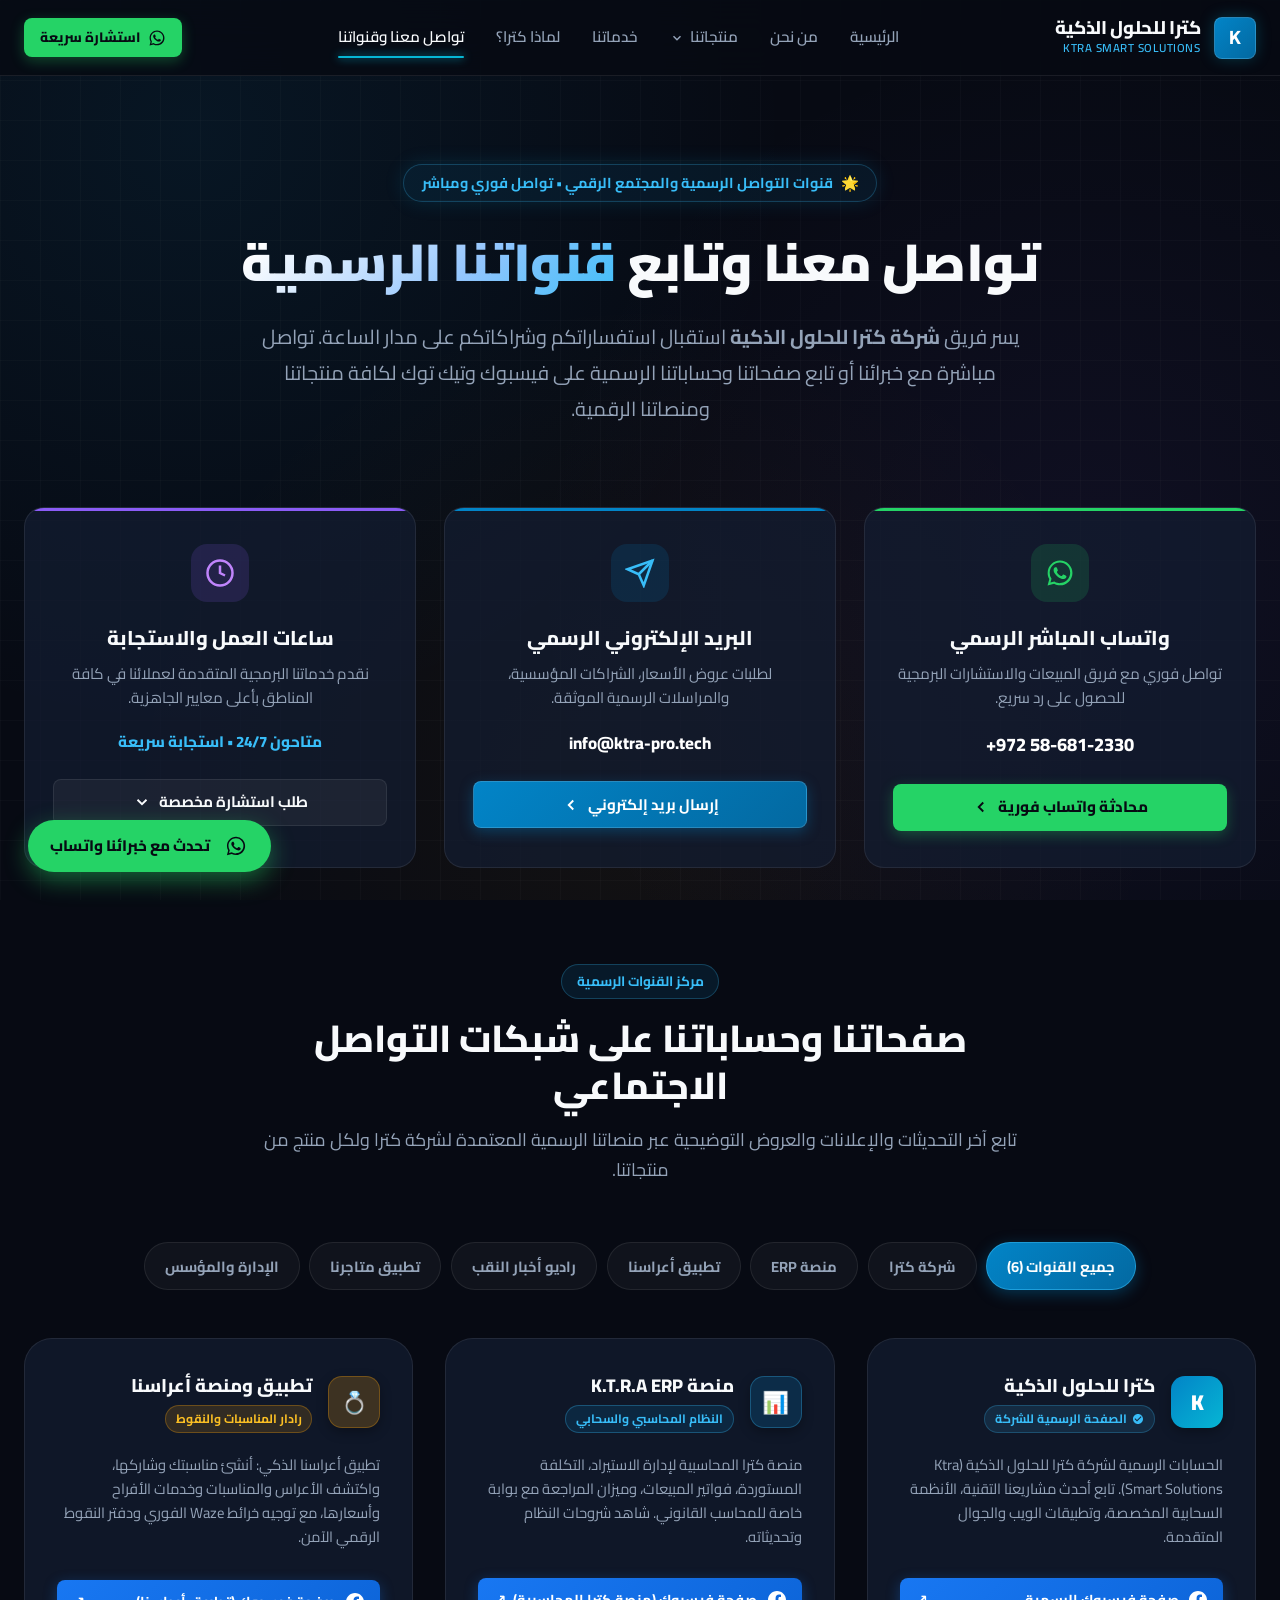
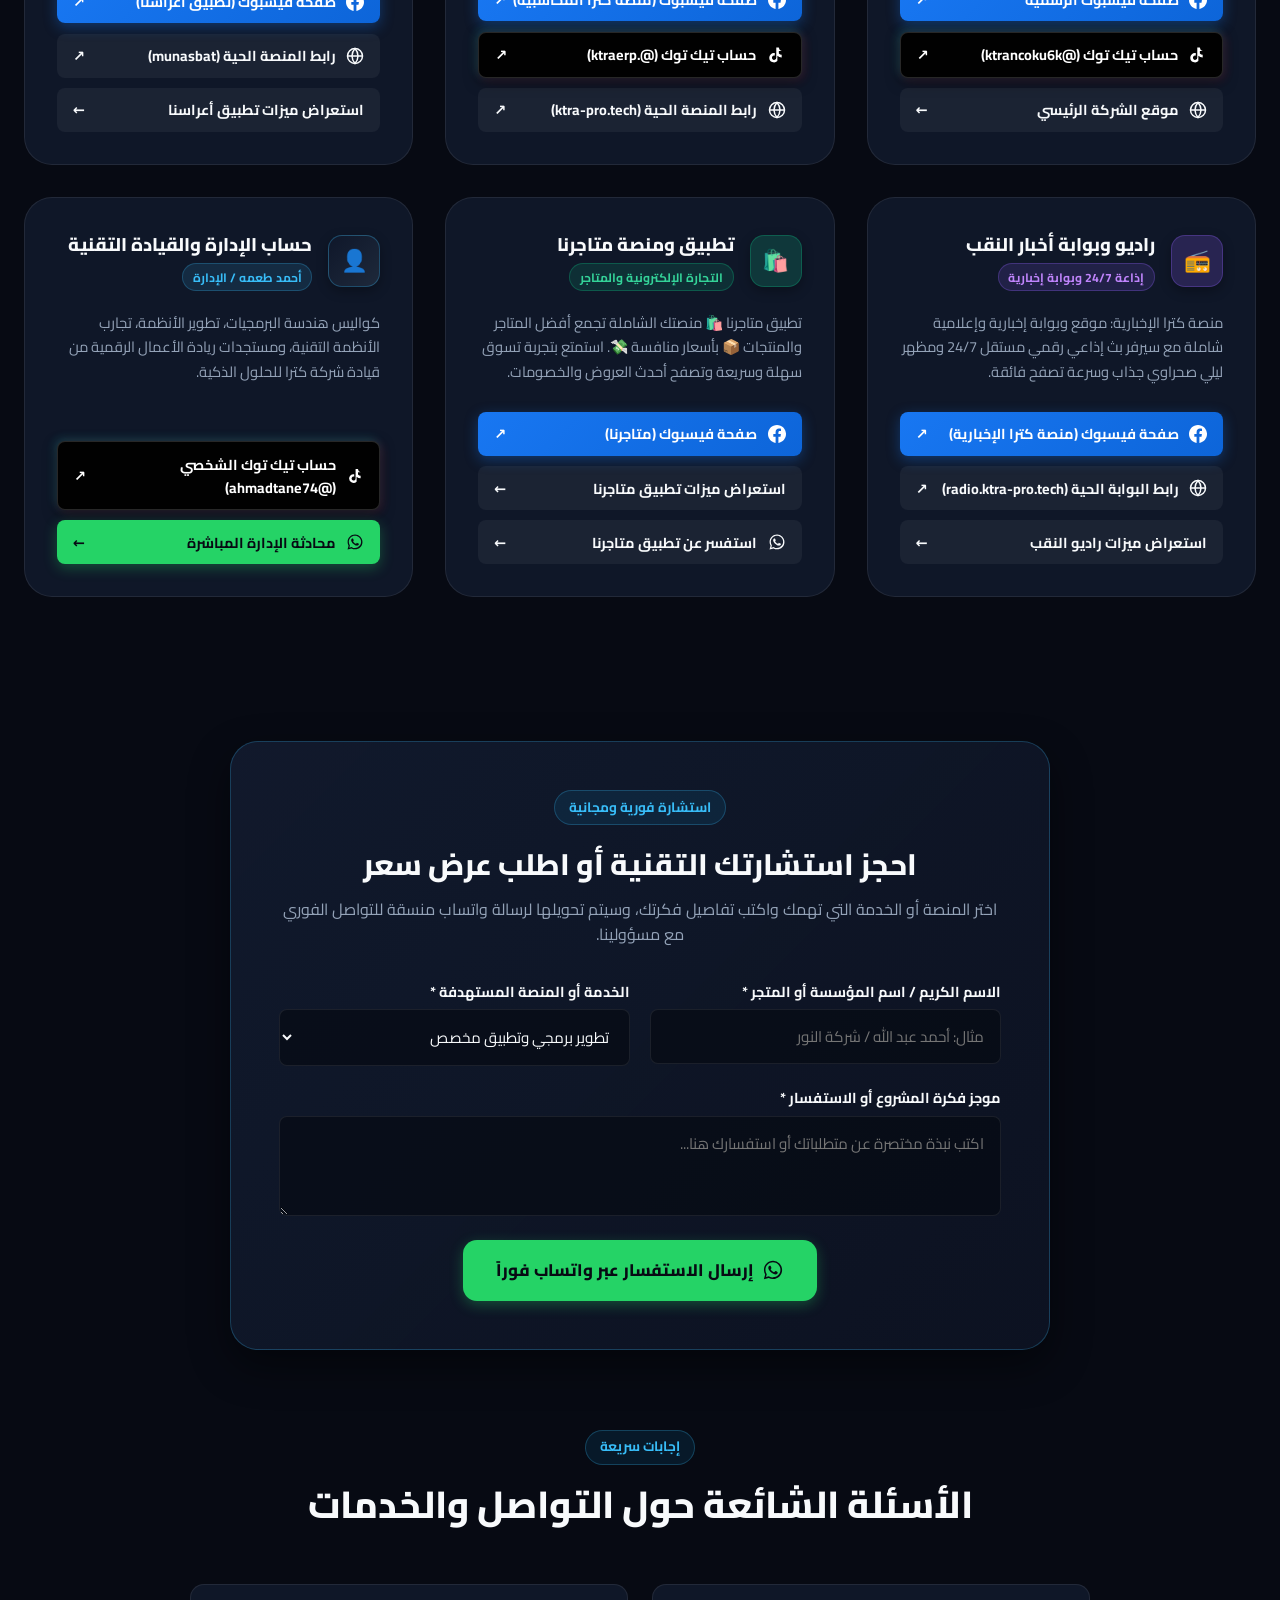
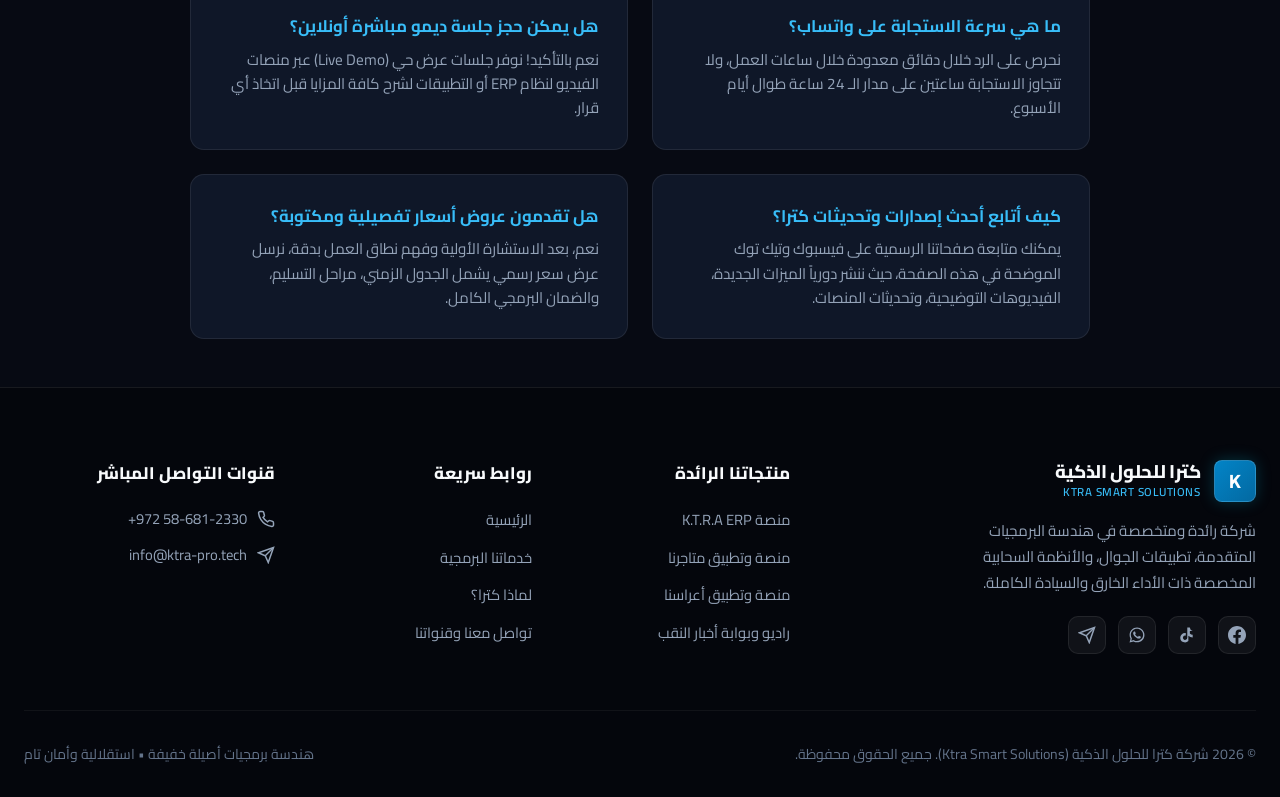
==== commit 34c9d6e3: "feat: add Matajirna platform to products suite, bento grid, and dedicated subpage" ====
--- a/contact.html
+++ b/contact.html
@@ -81,6 +81,13 @@
                   <p>إدارة الاستيراد، المخزون، والمحاسبة</p>
                 </div>
               </a>
+              <a href="products/matajirna.html" class="dropdown-item">
+                <div class="dropdown-icon" style="background: rgba(16, 185, 129, 0.2); color: #34d399;">🛍️</div>
+                <div class="dropdown-item-info">
+                  <h4>منصة وتطبيق متاجرنا</h4>
+                  <p>سوق محلي متكامل لكل ما تطلب</p>
+                </div>
+              </a>
               <a href="products/aarasna.html" class="dropdown-item">
                 <div class="dropdown-icon" style="background: rgba(245, 158, 11, 0.2); color: #fbbf24;">💍</div>
                 <div class="dropdown-item-info">
@@ -405,6 +412,12 @@
               </span>
               <span>↗</span>
             </a>
+            <a href="products/matajirna.html" class="social-action-btn btn-secondary">
+              <span class="btn-label">
+                <span>استعراض ميزات تطبيق متاجرنا</span>
+              </span>
+              <span>←</span>
+            </a>
             <a href="https://wa.me/972586812330?text=%D9%85%D8%B1%D8%AD%D8%A8%D8%A7%D9%8B%20%D8%B4%D8%B1%D9%83%D8%A9%20%D9%83%D8%AA%D8%B1%D8%A7%D8%8C%20%D8%A3%D8%B1%D8%BA%D8%A8%20%D9%81%D9%8A%20%D9%85%D8%B9%D8%B1%D9%81%D8%A9%20%D9%85%D8%B2%D9%8A%D8%AF%20%D8%B9%D9%86%20%D9%85%D9%86%D8%B5%D8%A9%20%D9%88%D8%AA%D8%B7%D8%A8%D9%8A%D9%82%20%D9%85%D8%AA%D8%A7%D8%AC%D8%B1%D9%86%D8%A7" target="_blank" rel="noopener noreferrer" class="social-action-btn btn-secondary">
               <span class="btn-label">
                 <svg width="18" height="18" viewBox="0 0 24 24" fill="currentColor"><path d="M12.04 2c-5.46 0-9.91 4.45-9.91 9.91 0 1.75.46 3.45 1.32 4.95L2.05 22l5.25-1.38c1.45.79 3.08 1.21 4.74 1.21 5.46 0 9.91-4.45 9.91-9.91 0-2.65-1.03-5.14-2.9-7.01A9.816 9.816 0 0 0 12.04 2zm0 18.12c-1.49 0-2.95-.4-4.23-1.16l-.3-.18-3.14.82.84-3.06-.2-.31a8.106 8.106 0 0 1-1.25-4.42c0-4.51 3.67-8.18 8.18-8.18 2.19 0 4.24.85 5.79 2.4 1.54 1.55 2.4 3.61 2.4 5.79 0 4.51-3.67 8.18-8.18 8.18zm4.49-6.13c-.25-.12-1.47-.72-1.7-.81-.23-.08-.39-.12-.56.12-.17.25-.65.81-.8 1-.15.19-.3.21-.55.08-.25-.12-1.05-.39-2-1.24-.74-.66-1.24-1.47-1.39-1.72-.15-.25-.02-.38.11-.51.11-.11.25-.29.37-.44.12-.15.17-.25.25-.42.08-.17.04-.31-.02-.44-.06-.12-.56-1.34-.76-1.84-.2-.48-.41-.42-.56-.43h-.48c-.17 0-.44.06-.67.31-.23.25-.88.86-.88 2.1 0 1.24.9 2.44 1.03 2.61.12.17 1.78 2.72 4.31 3.81.6.26 1.07.41 1.44.53.61.19 1.16.17 1.6.1.49-.07 1.47-.6 1.68-1.18.21-.58.21-1.07.15-1.18-.07-.12-.23-.19-.48-.31z"/></svg>
@@ -564,6 +577,7 @@
           <h4 class="footer-title">منتجاتنا الرائدة</h4>
           <ul class="footer-links">
             <li><a href="products/erp.html">منصة K.T.R.A ERP</a></li>
+            <li><a href="products/matajirna.html">منصة وتطبيق متاجرنا</a></li>
             <li><a href="products/aarasna.html">منصة وتطبيق أعراسنا</a></li>
             <li><a href="products/radio-news.html">راديو وبوابة أخبار النقب</a></li>
           </ul>
--- a/css/main.css
+++ b/css/main.css
@@ -619,6 +619,12 @@
   color: #c084fc;
 }
 
+.badge-matajirna {
+  background: rgba(16, 185, 129, 0.15);
+  border: 1px solid rgba(52, 211, 153, 0.3);
+  color: #34d399;
+}
+
 .card-title {
   font-size: 1.85rem;
   font-weight: 800;
@@ -695,6 +701,41 @@
   padding: 0.25rem 0.65rem;
   border-radius: 6px;
   border: 1px solid rgba(255, 255, 255, 0.1);
+}
+
+.dual-phone-mockup {
+  display: flex;
+  gap: 1.25rem;
+  justify-content: center;
+  align-items: center;
+  padding: 0.5rem 0;
+  background: transparent !important;
+  border: none !important;
+  box-shadow: none !important;
+}
+
+.dual-phone-mockup .phone-frame {
+  max-width: 220px;
+  border-radius: 30px;
+  overflow: hidden;
+  box-shadow: 0 16px 36px rgba(0, 0, 0, 0.7);
+  position: relative;
+  background: #111;
+  transition: transform var(--transition-smooth), border-color var(--transition-smooth);
+}
+
+.dual-phone-mockup .phone-frame:hover {
+  transform: translateY(-4px) scale(1.02);
+}
+
+@media (max-width: 540px) {
+  .dual-phone-mockup {
+    gap: 0.75rem;
+  }
+  .dual-phone-mockup .phone-frame {
+    max-width: 150px;
+    border-radius: 20px;
+  }
 }
 
 /* --- Core Services Grid --- */
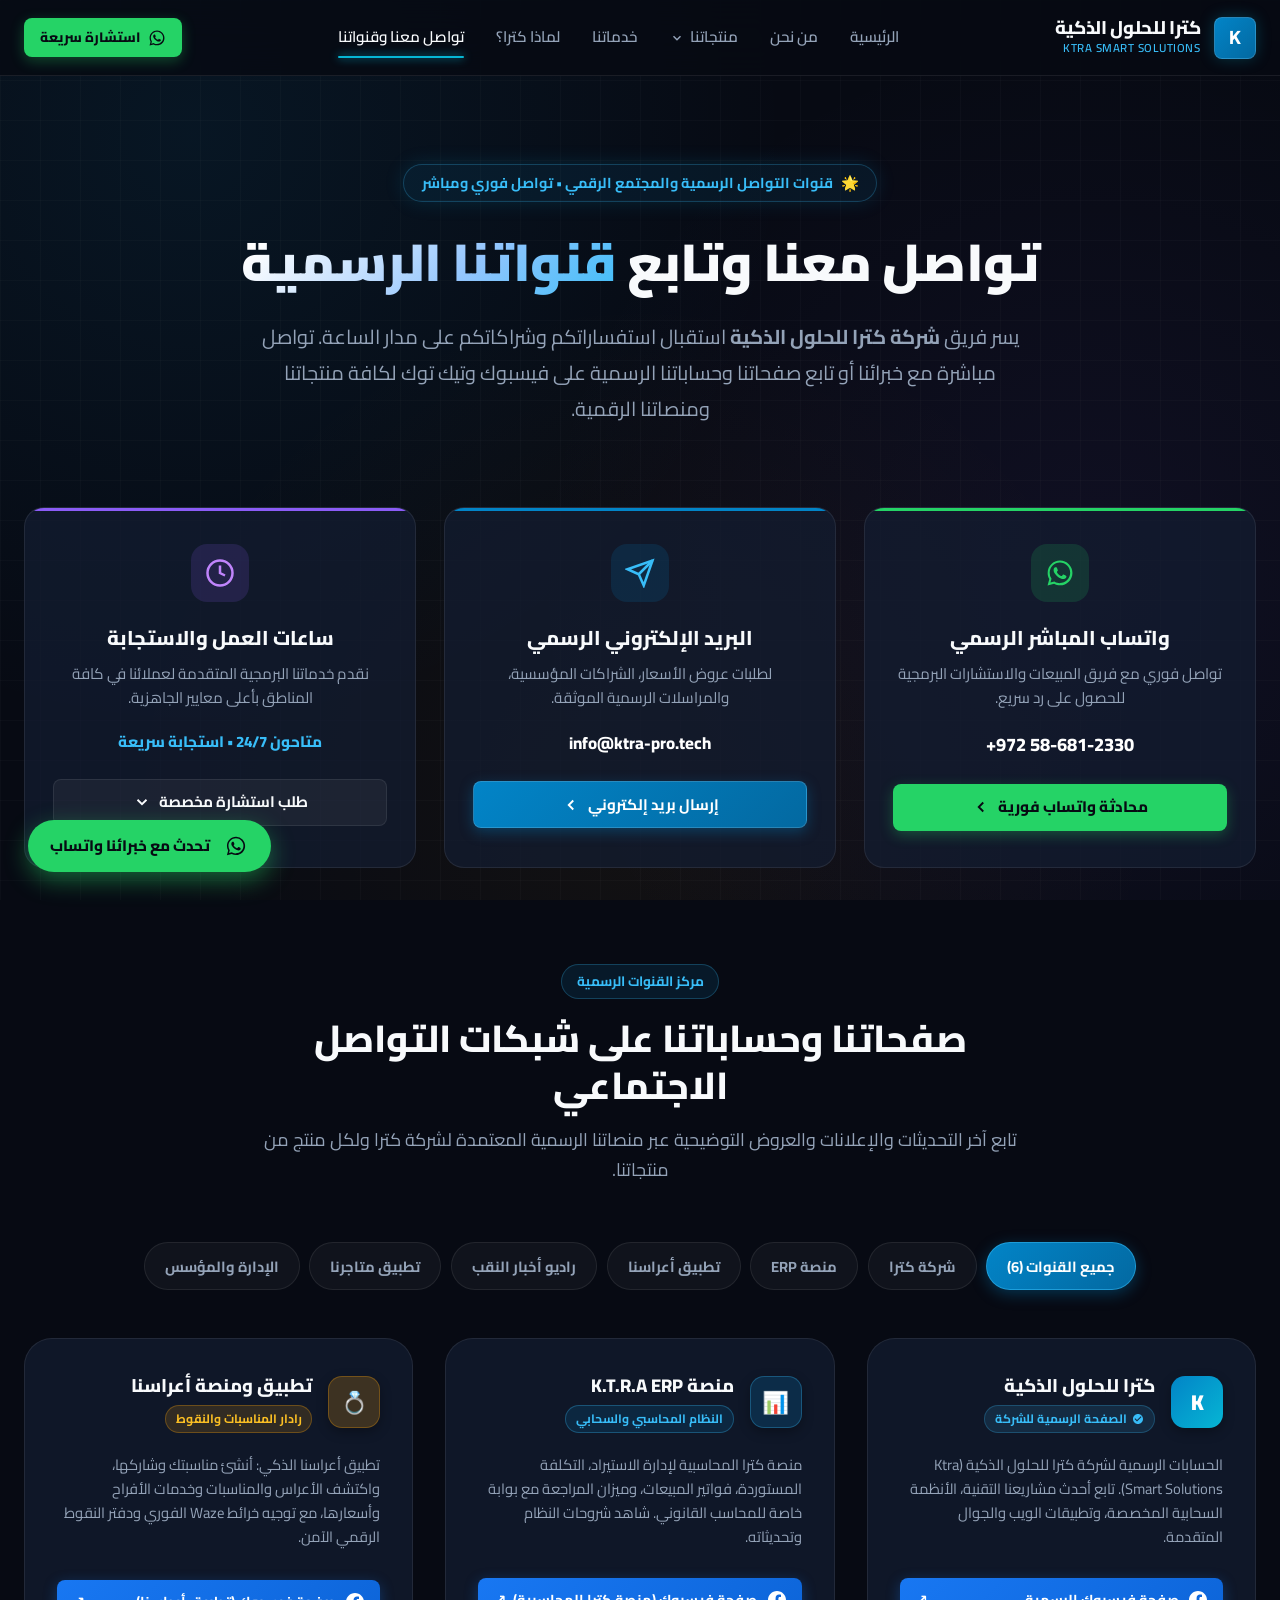
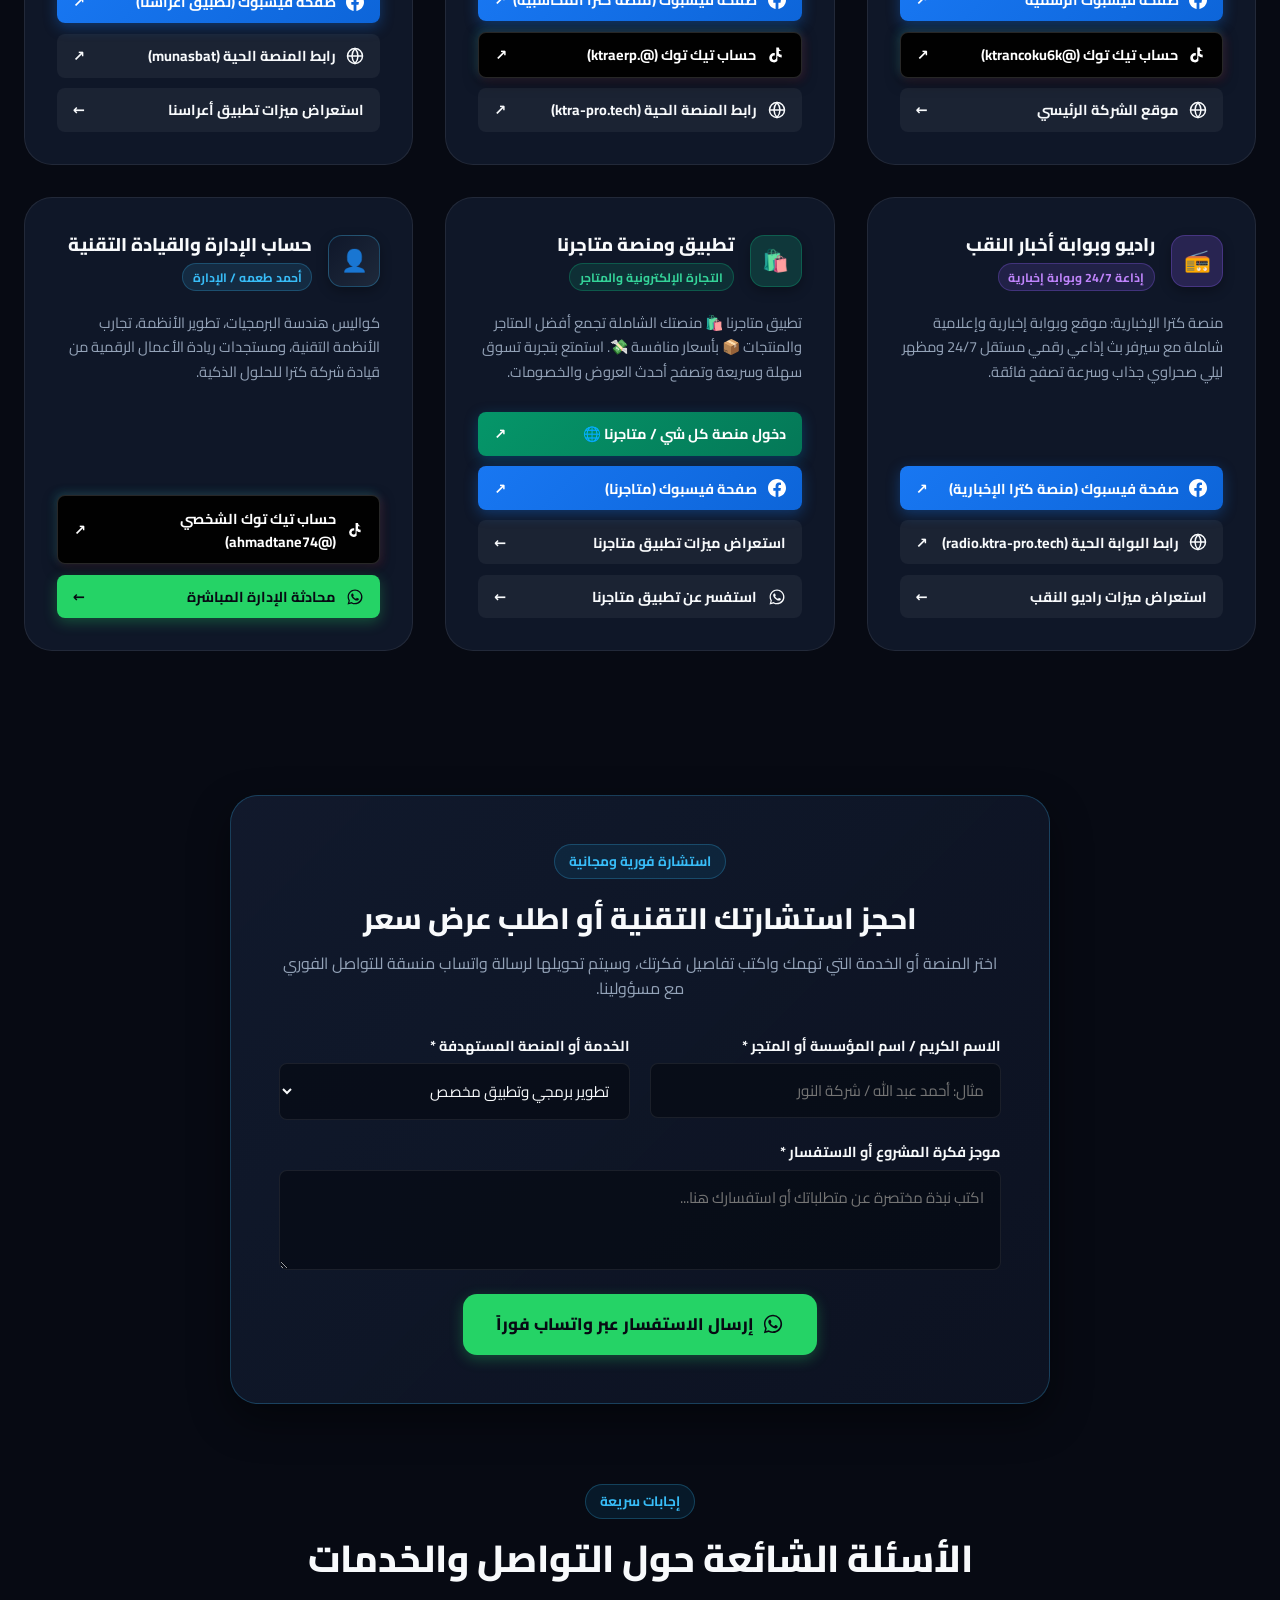
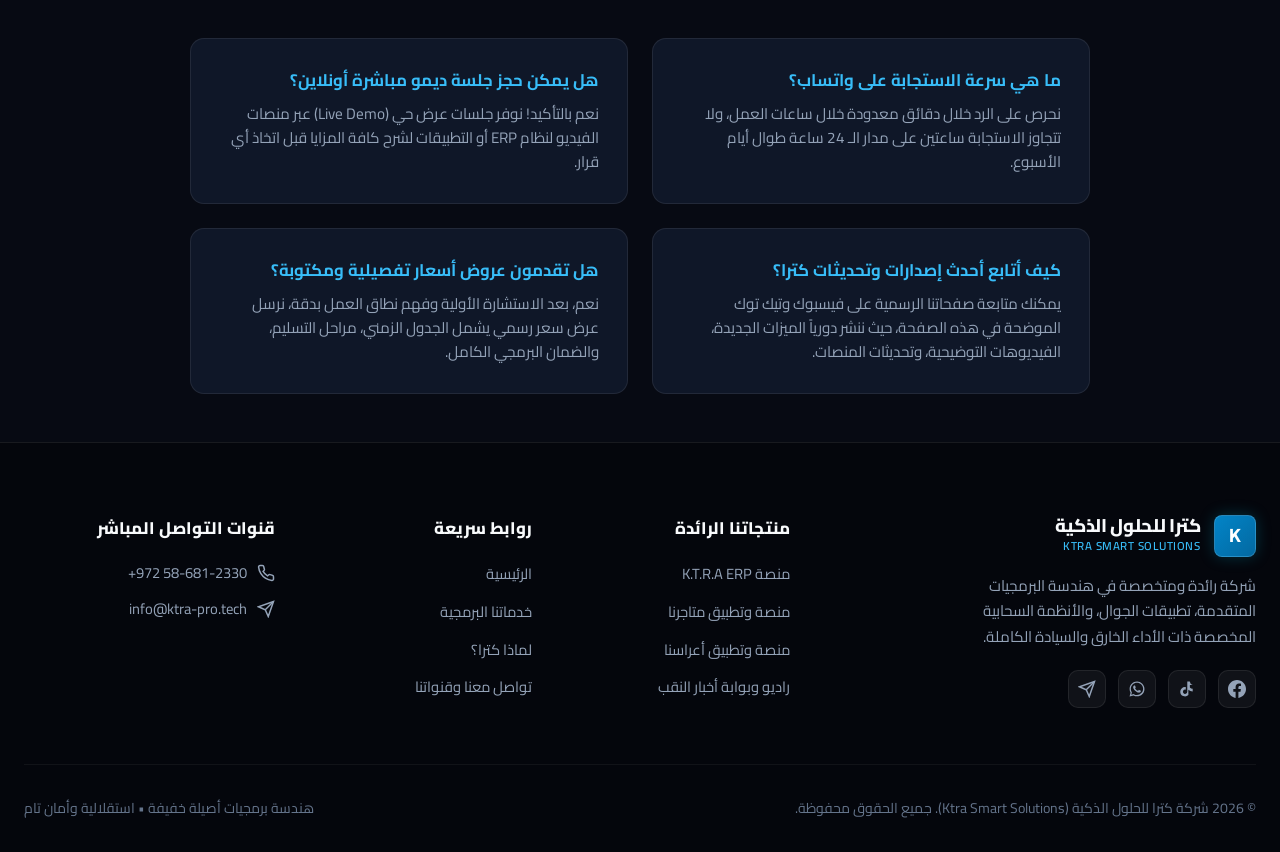
==== commit de3258e5: "feat(links): add official live platform domain https://kolshee.ktra-pro.tech/ across landing page an" ====
--- a/contact.html
+++ b/contact.html
@@ -17,7 +17,7 @@
   <meta property="og:image" content="https://ktra-pro.tech/android-chrome-512x512.png">
 
   <!-- Styles -->
-  <link rel="stylesheet" href="css/main.css">
+  <link rel="stylesheet" href="css/main.css?v=2.2.1">
   
   <!-- Favicon / Branding -->
   <link rel="icon" type="image/svg+xml" href="data:image/svg+xml,<svg xmlns='http://www.w3.org/2000/svg' viewBox='0 0 100 100'><rect width='100' height='100' rx='22' fill='%230284c7'/><text x='50%' y='55%' text-anchor='middle' dominant-baseline='middle' font-family='sans-serif' font-weight='900' font-size='42' fill='white'>K</text></svg>">
@@ -37,10 +37,12 @@
       "email": "info@ktra-pro.tech",
       "sameAs": [
         "https://www.facebook.com/share/1FGMFudUgE/",
+        "https://www.facebook.com/share/18bPrzviGf/",
         "https://www.tiktok.com/@ktrancoku6k",
         "https://www.tiktok.com/@.ktraerp",
         "https://www.tiktok.com/@ahmadtane74",
         "https://ktra-pro.tech/",
+        "https://kolshee.ktra-pro.tech/",
         "https://munasbat.ktra-pro.tech/",
         "https://radio.ktra-pro.tech/"
       ]
@@ -405,6 +407,12 @@
             </p>
           </div>
           <div class="social-card-actions">
+            <a href="https://kolshee.ktra-pro.tech/" target="_blank" rel="noopener noreferrer" class="social-action-btn btn-primary" style="background: linear-gradient(135deg, #059669, #047857);">
+              <span class="btn-label">
+                <span>دخول منصة كل شي / متاجرنا 🌐</span>
+              </span>
+              <span>↗</span>
+            </a>
             <a href="https://www.facebook.com/share/18bPrzviGf/" target="_blank" rel="noopener noreferrer" class="social-action-btn btn-facebook">
               <span class="btn-label">
                 <svg width="18" height="18" viewBox="0 0 24 24" fill="currentColor"><path d="M24 12.073c0-6.627-5.373-12-12-12s-12 5.373-12 12c0 5.99 4.388 10.954 10.125 11.854v-8.385H7.078v-3.47h3.047V9.43c0-3.007 1.792-4.669 4.533-4.669 1.312 0 2.686.235 2.686.235v2.953H15.83c-1.491 0-1.956.925-1.956 1.874v2.25h3.328l-.532 3.47h-2.796v8.385C19.612 23.027 24 18.062 24 12.073z"/></svg>
--- a/css/main.css
+++ b/css/main.css
@@ -703,38 +703,93 @@
   border: 1px solid rgba(255, 255, 255, 0.1);
 }
 
+/* Phone Mockups Showcase */
+.phones-showcase-container,
 .dual-phone-mockup {
-  display: flex;
-  gap: 1.25rem;
-  justify-content: center;
-  align-items: center;
-  padding: 0.5rem 0;
+  display: flex !important;
+  gap: 16px !important;
+  justify-content: center !important;
+  align-items: center !important;
+  width: 100% !important;
+  padding: 10px 0 !important;
   background: transparent !important;
   border: none !important;
   box-shadow: none !important;
-}
-
+  min-height: auto !important;
+}
+
+.phone-screen-box,
 .dual-phone-mockup .phone-frame {
-  max-width: 220px;
-  border-radius: 30px;
-  overflow: hidden;
-  box-shadow: 0 16px 36px rgba(0, 0, 0, 0.7);
-  position: relative;
-  background: #111;
-  transition: transform var(--transition-smooth), border-color var(--transition-smooth);
-}
-
+  flex: 0 0 190px !important;
+  width: 190px !important;
+  max-width: 190px !important;
+  border-radius: 28px !important;
+  overflow: hidden !important;
+  box-shadow: 0 16px 36px rgba(0, 0, 0, 0.7) !important;
+  position: relative !important;
+  background: #000 !important;
+  transition: transform var(--transition-smooth), border-color var(--transition-smooth) !important;
+}
+
+.phone-screen-box:hover,
 .dual-phone-mockup .phone-frame:hover {
-  transform: translateY(-4px) scale(1.02);
-}
-
-@media (max-width: 540px) {
+  transform: translateY(-4px) scale(1.02) !important;
+}
+
+.phone-screen-box img,
+.dual-phone-mockup .phone-frame img,
+.card-mockup.dual-phone-mockup img,
+.card-mockup .phone-frame img {
+  width: 100% !important;
+  height: auto !important;
+  max-height: 420px !important;
+  display: block !important;
+  object-fit: contain !important;
+}
+
+.phone-screen-badge,
+.dual-phone-mockup .mockup-tag {
+  position: absolute !important;
+  bottom: 8px !important;
+  right: 8px !important;
+  left: 8px !important;
+  background: rgba(0, 0, 0, 0.85) !important;
+  backdrop-filter: blur(6px) !important;
+  color: #34d399 !important;
+  font-size: 0.72rem !important;
+  font-weight: 700 !important;
+  padding: 4px 8px !important;
+  border-radius: 6px !important;
+  text-align: center !important;
+  border: 1px solid rgba(52, 211, 153, 0.3) !important;
+  z-index: 2 !important;
+}
+
+@media (max-width: 640px) {
+  .phones-showcase-container,
   .dual-phone-mockup {
-    gap: 0.75rem;
-  }
+    gap: 10px !important;
+  }
+  .phone-screen-box,
   .dual-phone-mockup .phone-frame {
-    max-width: 150px;
-    border-radius: 20px;
+    flex: 0 1 150px !important;
+    width: 150px !important;
+    max-width: 150px !important;
+    border-radius: 20px !important;
+  }
+}
+
+@media (max-width: 380px) {
+  .phones-showcase-container,
+  .dual-phone-mockup {
+    gap: 8px !important;
+  }
+  .phone-screen-box,
+  .dual-phone-mockup .phone-frame {
+    flex: 0 1 135px !important;
+    width: 135px !important;
+    max-width: 135px !important;
+    border-radius: 16px !important;
   }
 }
 
